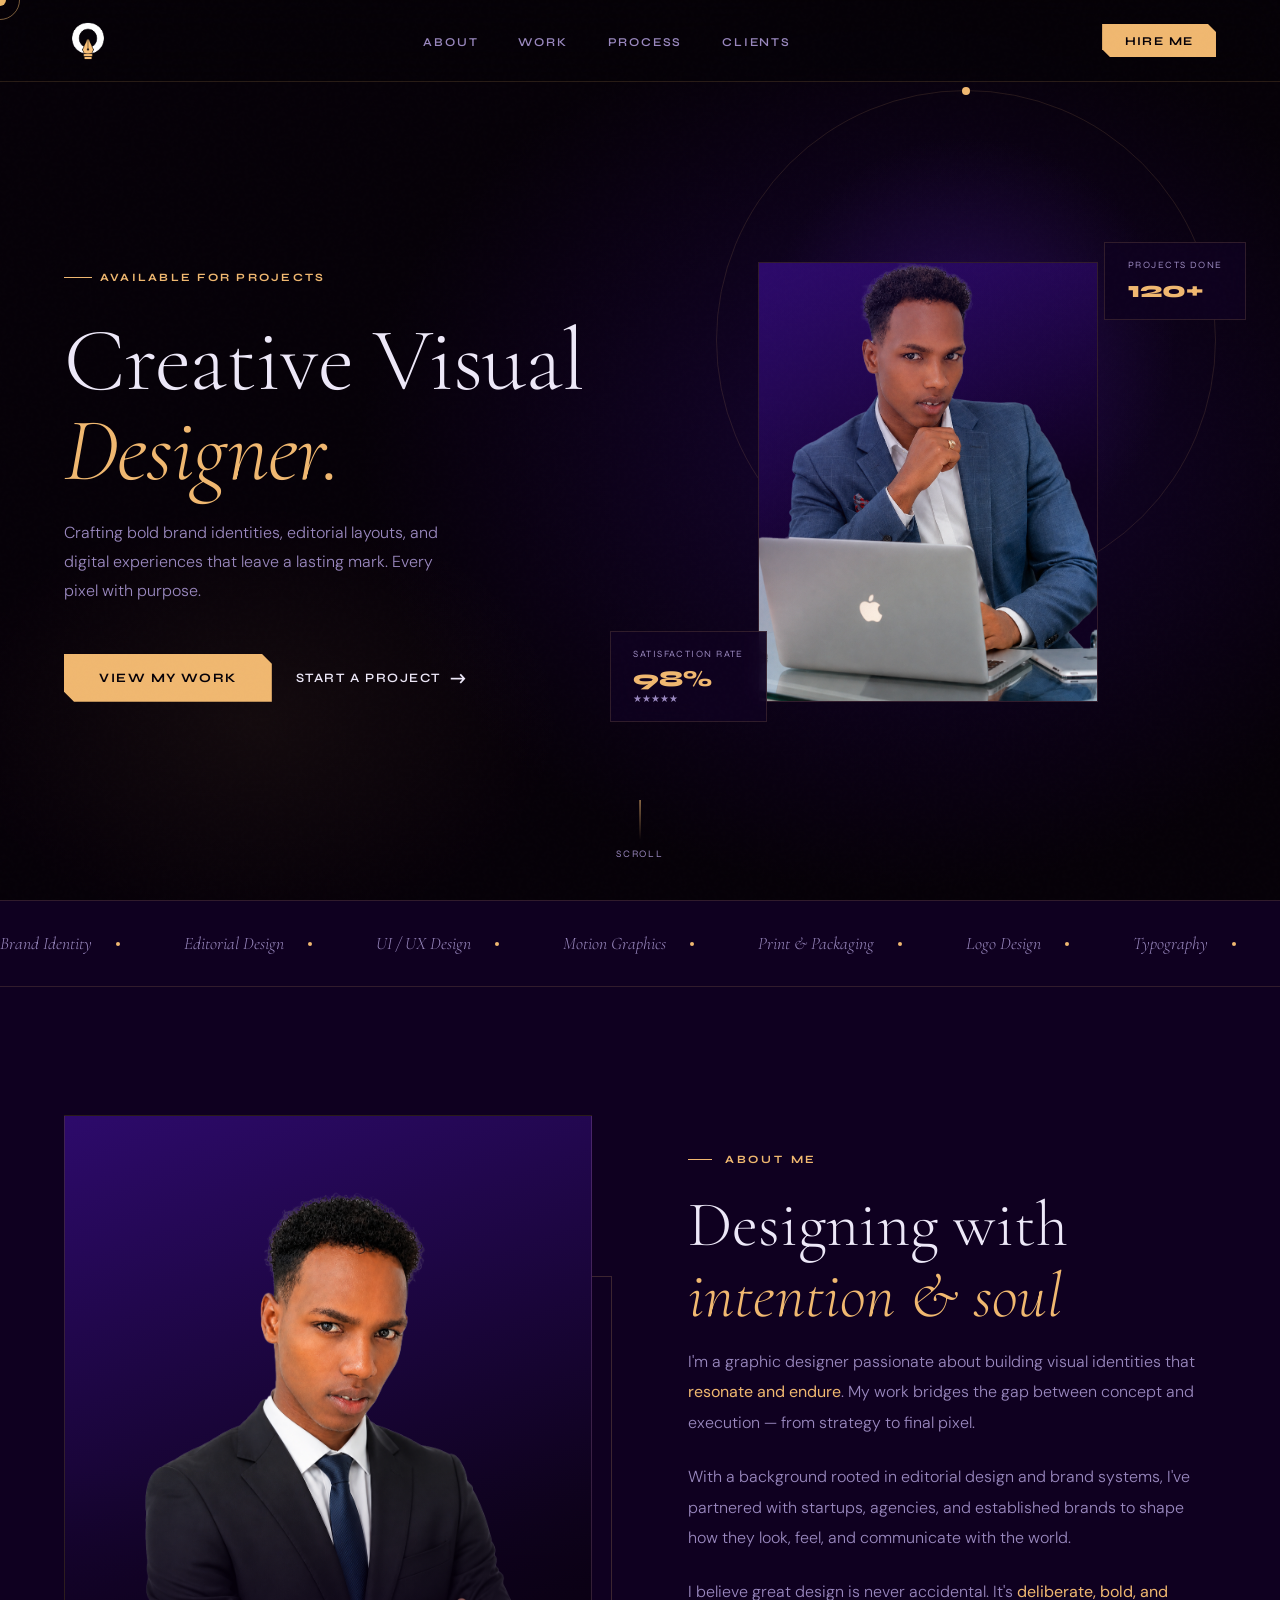
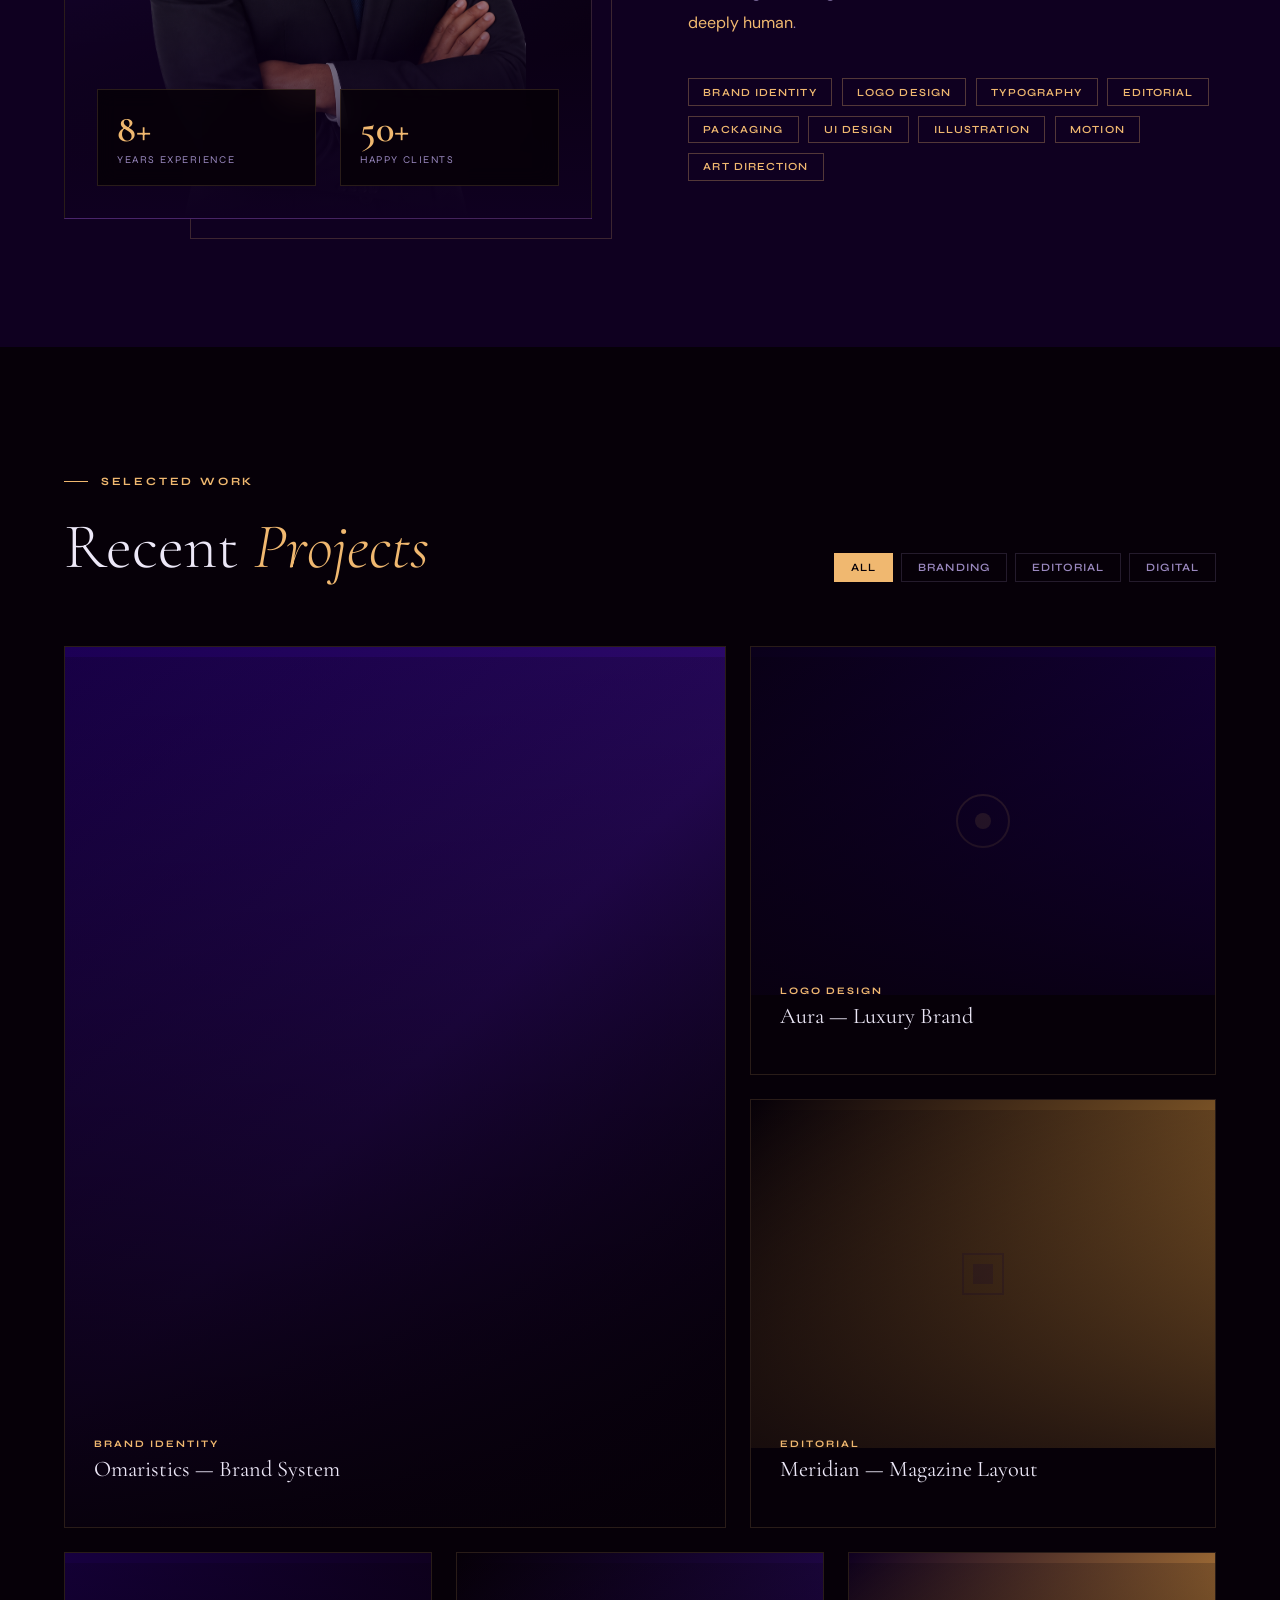
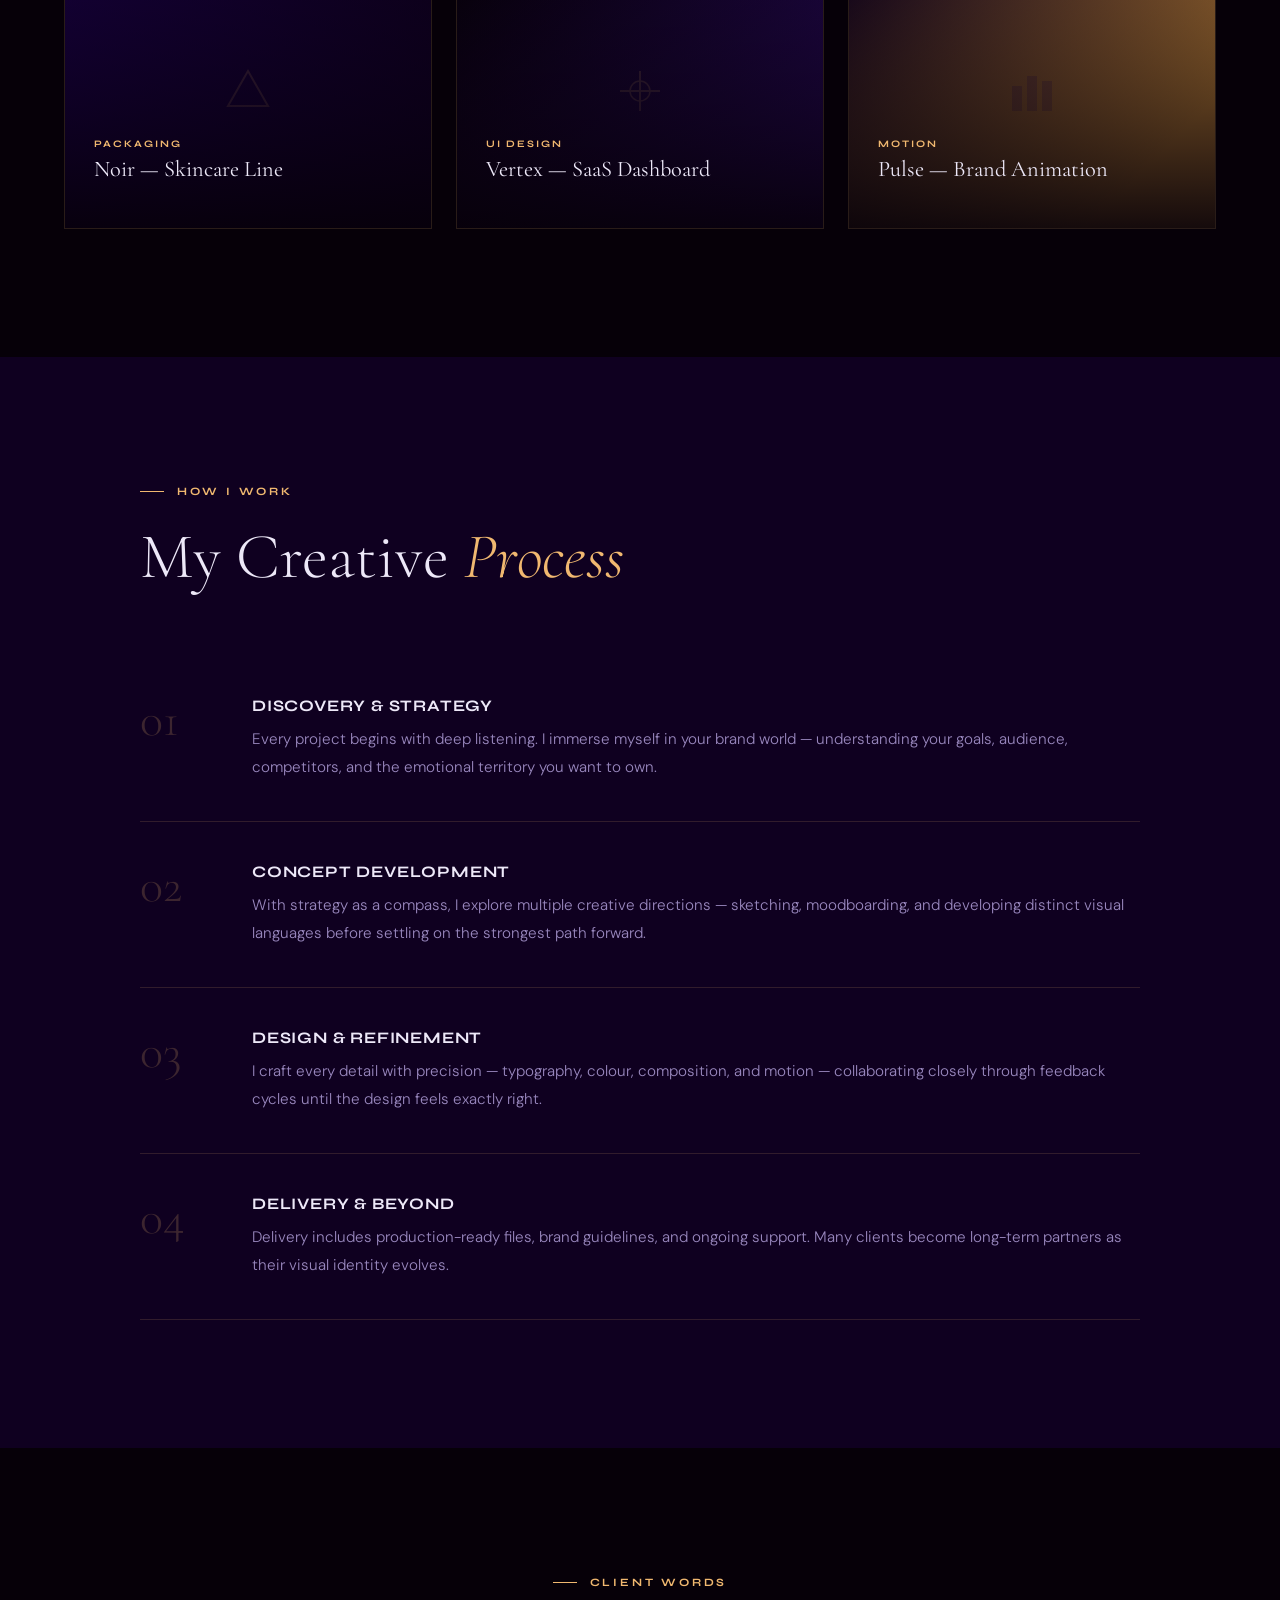
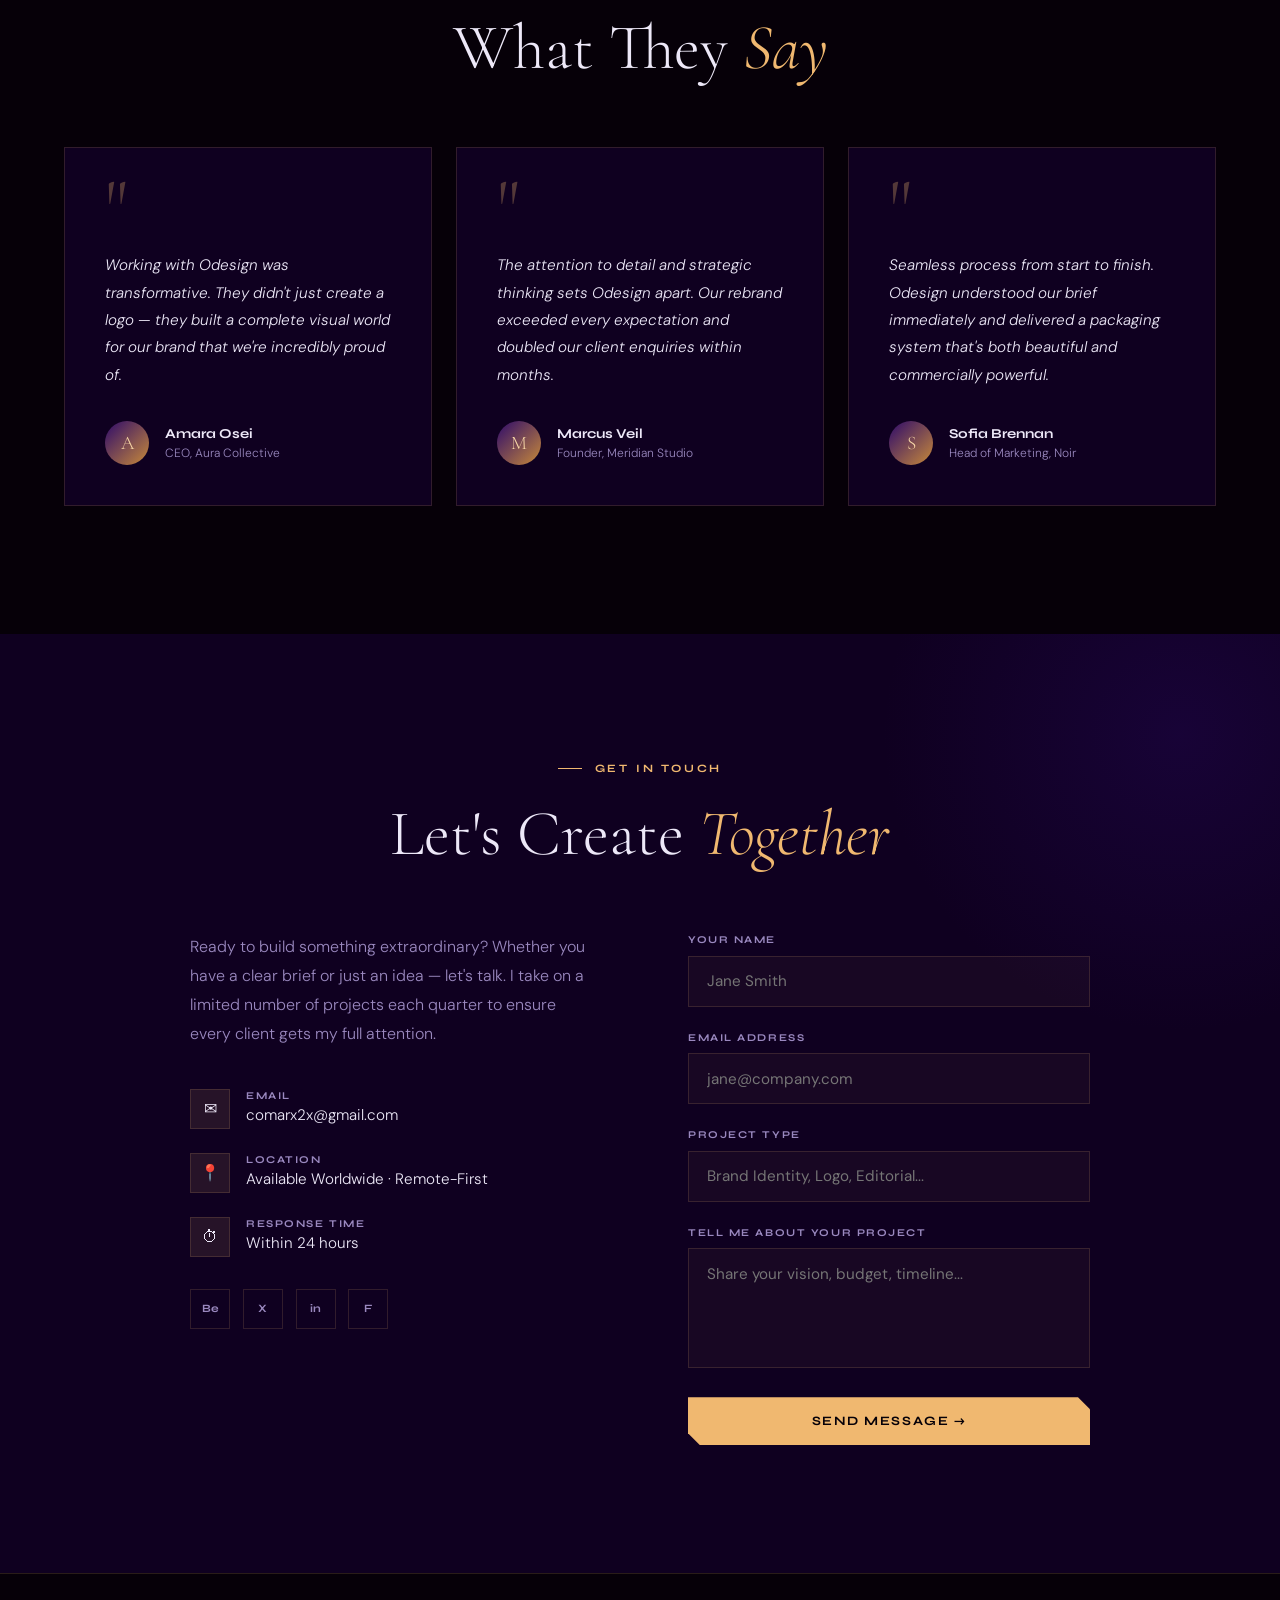
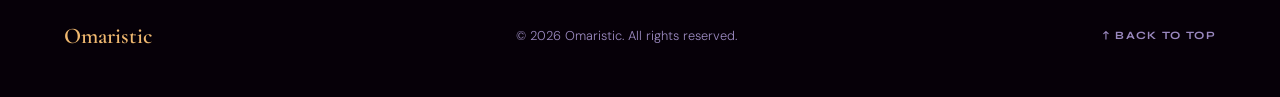
==== OmaristicWeb.html @ f133eff0 "first setup" ====
<!DOCTYPE html>
<html lang="en">
<head>
<meta charset="UTF-8" />
<meta name="viewport" content="width=device-width, initial-scale=1.0"/>
<title>Omaristic — Visual Designer</title>
<link rel="preconnect" href="https://fonts.googleapis.com"/>
<link rel="preconnect" href="https://fonts.gstatic.com" crossorigin/>
<link href="https://fonts.googleapis.com/css2?family=Cormorant+Garamond:ital,wght@0,300;0,400;0,600;1,300;1,400&family=Syne:wght@400;600;700;800&family=DM+Sans:wght@300;400;500&display=swap" rel="stylesheet"/>
<link rel="stylesheet" href="style.css"/>
</head>
<body>

<!-- Custom Cursor -->
<div class="cursor" id="cursor"></div>
<div class="cursor-ring" id="cursorRing"></div>

<!-- Mobile Menu -->
<div class="mobile-menu" id="mobileMenu">
  <button class="menu-close" id="menuClose">✕</button>
  <a href="#about" onclick="closeMenu()">About</a>
  <a href="#work" onclick="closeMenu()">Work</a>
  <a href="#process" onclick="closeMenu()">Process</a>
  <a href="#contact" onclick="closeMenu()">Contact</a>
</div>

<!-- NAV -->
<nav id="navbar">
  <a href="#" class="nav-logo"><span><img src="Assets/images/OMAR_LOGO.png" alt="Description of image"></span></a>
  <ul class="nav-links">
    <li><a href="#about">About</a></li>
    <li><a href="#work">Work</a></li>
    <li><a href="#process">Process</a></li>
    <li><a href="#testimonials">Clients</a></li>
  </ul>
  <a href="#contact" class="nav-cta">Hire Me</a>
  <div class="hamburger" id="hamburger">
    <span></span><span></span><span></span>
  </div>
</nav>

<!-- HERO -->
<section class="hero" id="home">
  <div class="hero-bg"></div>
  <div class="hero-orb"></div>
  <div class="hero-ring"></div>

  <div class="hero-content">
    <div class="hero-badge">Available for Projects</div>
    <h1 class="hero-title">
      Creative Visual<br>
      <em>Designer.</em>
    </h1>
    <p class="hero-desc">
      Crafting bold brand identities, editorial layouts, and digital experiences that leave a lasting mark. Every pixel with purpose.
    </p>
    <div class="hero-actions">
      <a href="#work" class="btn-primary">View My Work</a>
      <a href="#contact" class="btn-ghost">Start a Project <span class="arrow">→</span></a>
    </div>
  </div>

  <div class="hero-visual">
    <div class="hero-card">
      <div class="hero-img-placeholder">
        <!-- <svg class="pen-icon" viewBox="0 0 100 120" fill="none">
          <path d="M50 5 L70 35 L65 35 L65 80 L35 80 L35 35 L30 35 Z" fill="#F0B870" stroke="#000" stroke-width="2"/>
          <circle cx="50" cy="52" r="6" fill="none" stroke="#000" stroke-width="2"/>
          <line x1="50" y1="5" x2="50" y2="52" stroke="#000" stroke-width="1.5"/>
          <rect x="35" y="82" width="30" height="8" rx="1" fill="#F0B870" stroke="#000" stroke-width="2"/>
          <rect x="38" y="92" width="24" height="6" rx="1" fill="#F0B870" stroke="#000" stroke-width="2"/>
          <rect x="40" y="100" width="20" height="8" rx="1" fill="#F0B870" stroke="#000" stroke-width="2"/>
        </svg> -->
        <img src="Assets/images/heroImage.png" alt="">
      </div>
      <div class="hero-card-inner"></div>
    </div>
    <div class="floating-card top">
      <div class="fc-label">Projects Done</div>
      <div class="fc-value">120+</div>
    </div>
    <div class="floating-card bottom">
      <div class="fc-label">Satisfaction Rate</div>
      <div class="fc-value">98%</div>
      <div class="fc-sub">★★★★★</div>
    </div>
  </div>

  <div class="scroll-indicator">
    <div class="scroll-line"></div>
    Scroll
  </div>
</section>

<!-- MARQUEE -->
<div class="marquee-section">
  <div class="marquee-track" id="marqueeTrack">
    <span class="marquee-item">Brand Identity <span class="dot"></span></span>
    <span class="marquee-item">Editorial Design <span class="dot"></span></span>
    <span class="marquee-item">UI / UX Design <span class="dot"></span></span>
    <span class="marquee-item">Motion Graphics <span class="dot"></span></span>
    <span class="marquee-item">Print & Packaging <span class="dot"></span></span>
    <span class="marquee-item">Logo Design <span class="dot"></span></span>
    <span class="marquee-item">Typography <span class="dot"></span></span>
    <span class="marquee-item">Visual Strategy <span class="dot"></span></span>
    <!-- duplicated for seamless loop -->
    <span class="marquee-item">Brand Identity <span class="dot"></span></span>
    <span class="marquee-item">Editorial Design <span class="dot"></span></span>
    <span class="marquee-item">UI / UX Design <span class="dot"></span></span>
    <span class="marquee-item">Motion Graphics <span class="dot"></span></span>
    <span class="marquee-item">Print & Packaging <span class="dot"></span></span>
    <span class="marquee-item">Logo Design <span class="dot"></span></span>
    <span class="marquee-item">Typography <span class="dot"></span></span>
    <span class="marquee-item">Visual Strategy <span class="dot"></span></span>
  </div>
</div>

<!-- ABOUT -->
<section class="about" id="about">
  <div class="about-grid">
    <div class="about-visual reveal">
      <div class="about-img">
        <!-- <svg width="100" height="120" viewBox="0 0 100 120" fill="none" style="opacity:0.15">
          <path d="M50 5 L70 35 L65 35 L65 80 L35 80 L35 35 L30 35 Z" fill="#F0B870"/>
          <rect x="35" y="82" width="30" height="8" fill="#F0B870"/>
          <rect x="38" y="92" width="24" height="6" fill="#F0B870"/>
          <rect x="40" y="100" width="20" height="8" fill="#F0B870"/>
        </svg> -->
        <img src="Assets/images/Aboutimage.png" alt="">

        <div class="about-stats">
          <div class="stat-card">
            <div class="stat-num">8+</div>
            <div class="stat-label">Years Experience</div>
          </div>
          <div class="stat-card">
            <div class="stat-num">50+</div>
            <div class="stat-label">Happy Clients</div>
          </div>
        </div>
      </div>
      <div class="about-accent"></div>
    </div>

    <div class="about-text reveal" style="transition-delay: 0.2s">
      <div class="section-label">About Me</div>
      <h2 class="section-title">Designing with<br><em>intention & soul</em></h2>
      <p>I'm a graphic designer passionate about building visual identities that <strong>resonate and endure</strong>. My work bridges the gap between concept and execution — from strategy to final pixel.</p>
      <p>With a background rooted in editorial design and brand systems, I've partnered with startups, agencies, and established brands to shape how they look, feel, and communicate with the world.</p>
      <p>I believe great design is never accidental. It's <strong>deliberate, bold, and deeply human</strong>.</p>

      <div class="skills-list">
        <span class="skill-tag">Brand Identity</span>
        <span class="skill-tag">Logo Design</span>
        <span class="skill-tag">Typography</span>
        <span class="skill-tag">Editorial</span>
        <span class="skill-tag">Packaging</span>
        <span class="skill-tag">UI Design</span>
        <span class="skill-tag">Illustration</span>
        <span class="skill-tag">Motion</span>
        <span class="skill-tag">Art Direction</span>
      </div>
    </div>
  </div>
</section>

<!-- WORK -->
<section class="work" id="work">
  <div class="work-header reveal">
    <div>
      <div class="section-label">Selected Work</div>
      <h2 class="section-title">Recent <em>Projects</em></h2>
    </div>
    <div class="filter-tabs">
      <button class="filter-tab active">All</button>
      <button class="filter-tab">Branding</button>
      <button class="filter-tab">Editorial</button>
      <button class="filter-tab">Digital</button>
    </div>
  </div>

  <div class="work-grid">
    <div class="project-card reveal">
      <div class="project-thumb pc1">
        <!-- <svg width="80" height="96" viewBox="0 0 80 96" fill="none" style="opacity:0.25">
          <path d="M40 4 L56 28 L52 28 L52 64 L28 64 L28 28 L24 28 Z" fill="#F0B870"/>
          <rect x="28" y="66" width="24" height="6" fill="#F0B870"/>
          <rect x="30" y="74" width="20" height="5" fill="#F0B870"/>
          <rect x="32" y="80" width="16" height="7" fill="#F0B870"/>
        </svg> -->
        <img src="Assets/images/Maqaam_logo.png" alt="">
      </div>
      <div class="project-overlay">
        <div class="project-cat">Brand Identity</div>
        <div class="project-title">Omaristics — Brand System</div>
        <a href="#" class="project-link">View Case Study →</a>
      </div>
    </div>

    <div class="project-card reveal" style="transition-delay:0.1s">
      <div class="project-thumb pc2">
        <svg width="60" height="60" viewBox="0 0 60 60" fill="none" style="opacity:0.2">
          <circle cx="30" cy="30" r="26" stroke="#F0B870" stroke-width="2"/>
          <circle cx="30" cy="30" r="8" fill="#F0B870"/>
        </svg>
      </div>
      <div class="project-overlay">
        <div class="project-cat">Logo Design</div>
        <div class="project-title">Aura — Luxury Brand</div>
        <a href="#" class="project-link">View Case Study →</a>
      </div>
    </div>

    <div class="project-card reveal" style="transition-delay:0.15s">
      <div class="project-thumb pc3">
        <svg width="60" height="60" viewBox="0 0 60 60" fill="none" style="opacity:0.2">
          <rect x="10" y="10" width="40" height="40" stroke="#1C0055" stroke-width="2"/>
          <rect x="20" y="20" width="20" height="20" fill="#1C0055"/>
        </svg>
      </div>
      <div class="project-overlay">
        <div class="project-cat">Editorial</div>
        <div class="project-title">Meridian — Magazine Layout</div>
        <a href="#" class="project-link">View Case Study →</a>
      </div>
    </div>

    <div class="project-card reveal" style="transition-delay:0.2s">
      <div class="project-thumb pc4">
        <svg width="50" height="50" viewBox="0 0 50 50" fill="none" style="opacity:0.2">
          <polygon points="25,5 45,40 5,40" stroke="#F0B870" stroke-width="2" fill="none"/>
        </svg>
      </div>
      <div class="project-overlay">
        <div class="project-cat">Packaging</div>
        <div class="project-title">Noir — Skincare Line</div>
        <a href="#" class="project-link">View →</a>
      </div>
    </div>

    <div class="project-card reveal" style="transition-delay:0.25s">
      <div class="project-thumb pc5">
        <svg width="50" height="50" viewBox="0 0 50 50" fill="none" style="opacity:0.2">
          <line x1="5" y1="25" x2="45" y2="25" stroke="#F0B870" stroke-width="2"/>
          <line x1="25" y1="5" x2="25" y2="45" stroke="#F0B870" stroke-width="2"/>
          <circle cx="25" cy="25" r="10" stroke="#F0B870" stroke-width="1.5"/>
        </svg>
      </div>
      <div class="project-overlay">
        <div class="project-cat">UI Design</div>
        <div class="project-title">Vertex — SaaS Dashboard</div>
        <a href="#" class="project-link">View →</a>
      </div>
    </div>

    <div class="project-card reveal" style="transition-delay:0.3s">
      <div class="project-thumb pc6">
        <svg width="50" height="50" viewBox="0 0 50 50" fill="none" style="opacity:0.2">
          <rect x="5" y="20" width="10" height="25" fill="#1C0055"/>
          <rect x="20" y="10" width="10" height="35" fill="#1C0055"/>
          <rect x="35" y="15" width="10" height="30" fill="#1C0055"/>
        </svg>
      </div>
      <div class="project-overlay">
        <div class="project-cat">Motion</div>
        <div class="project-title">Pulse — Brand Animation</div>
        <a href="#" class="project-link">View →</a>
      </div>
    </div>
  </div>
</section>

<!-- PROCESS -->
<section class="process" id="process">
  <div class="process-inner">
    <div class="reveal">
      <div class="section-label">How I Work</div>
      <h2 class="section-title">My Creative <em>Process</em></h2>
    </div>

    <div class="process-steps">
      <div class="process-step reveal">
        <div class="step-num">01</div>
        <div class="step-content">
          <div class="step-title">Discovery & Strategy</div>
          <p class="step-desc">Every project begins with deep listening. I immerse myself in your brand world — understanding your goals, audience, competitors, and the emotional territory you want to own.</p>
        </div>
      </div>
      <div class="process-step reveal" style="transition-delay:0.1s">
        <div class="step-num">02</div>
        <div class="step-content">
          <div class="step-title">Concept Development</div>
          <p class="step-desc">With strategy as a compass, I explore multiple creative directions — sketching, moodboarding, and developing distinct visual languages before settling on the strongest path forward.</p>
        </div>
      </div>
      <div class="process-step reveal" style="transition-delay:0.2s">
        <div class="step-num">03</div>
        <div class="step-content">
          <div class="step-title">Design & Refinement</div>
          <p class="step-desc">I craft every detail with precision — typography, colour, composition, and motion — collaborating closely through feedback cycles until the design feels exactly right.</p>
        </div>
      </div>
      <div class="process-step reveal" style="transition-delay:0.3s">
        <div class="step-num">04</div>
        <div class="step-content">
          <div class="step-title">Delivery & Beyond</div>
          <p class="step-desc">Delivery includes production-ready files, brand guidelines, and ongoing support. Many clients become long-term partners as their visual identity evolves.</p>
        </div>
      </div>
    </div>
  </div>
</section>

<!-- TESTIMONIALS -->
<section class="testimonials" id="testimonials">
  <div class="testimonials-inner">
    <div class="reveal" style="text-align:center">
      <div class="section-label" style="justify-content:center">Client Words</div>
      <h2 class="section-title">What They <em>Say</em></h2>
    </div>

    <div class="testimonials-grid">
      <div class="testimonial-card reveal" style="transition-delay:0.1s">
        <span class="quote-mark">"</span>
        <p class="testimonial-text">Working with Odesign was transformative. They didn't just create a logo — they built a complete visual world for our brand that we're incredibly proud of.</p>
        <div class="testimonial-author">
          <div class="author-avatar">A</div>
          <div>
            <div class="author-name">Amara Osei</div>
            <div class="author-title">CEO, Aura Collective</div>
          </div>
        </div>
      </div>

      <div class="testimonial-card reveal" style="transition-delay:0.2s">
        <span class="quote-mark">"</span>
        <p class="testimonial-text">The attention to detail and strategic thinking sets Odesign apart. Our rebrand exceeded every expectation and doubled our client enquiries within months.</p>
        <div class="testimonial-author">
          <div class="author-avatar">M</div>
          <div>
            <div class="author-name">Marcus Veil</div>
            <div class="author-title">Founder, Meridian Studio</div>
          </div>
        </div>
      </div>

      <div class="testimonial-card reveal" style="transition-delay:0.3s">
        <span class="quote-mark">"</span>
        <p class="testimonial-text">Seamless process from start to finish. Odesign understood our brief immediately and delivered a packaging system that's both beautiful and commercially powerful.</p>
        <div class="testimonial-author">
          <div class="author-avatar">S</div>
          <div>
            <div class="author-name">Sofia Brennan</div>
            <div class="author-title">Head of Marketing, Noir</div>
          </div>
        </div>
      </div>
    </div>
  </div>
</section>

<!-- CONTACT -->
<section class="contact" id="contact">
  <div class="contact-inner">
    <div class="reveal" style="text-align:center">
      <div class="section-label" style="justify-content:center">Get In Touch</div>
      <h2 class="section-title">Let's Create <em>Together</em></h2>
    </div>

    <div class="contact-grid">
      <div class="contact-info reveal">
        <p>Ready to build something extraordinary? Whether you have a clear brief or just an idea — let's talk. I take on a limited number of projects each quarter to ensure every client gets my full attention.</p>

        <div class="contact-item">
          <div class="contact-icon">✉</div>
          <div>
            <div class="contact-detail-label">Email</div>
            <div class="contact-detail-value">comarx2x@gmail.com</div>
          </div>
        </div>
        <div class="contact-item">
          <div class="contact-icon">📍</div>
          <div>
            <div class="contact-detail-label">Location</div>
            <div class="contact-detail-value">Available Worldwide · Remote-First</div>
          </div>
        </div>
        <div class="contact-item">
          <div class="contact-icon">⏱</div>
          <div>
            <div class="contact-detail-label">Response Time</div>
            <div class="contact-detail-value">Within 24 hours</div>
          </div>
        </div>

        <div class="social-links">
          <a href="https://www.behance.net/sayidcosalahys" class="social-link">Be</a>
          <a href="https://x.com/omaristic1" class="social-link">X</a>
          <a href="https://www.linkedin.com/in/omaristic-graphic-designer-b19293367?utm_source=share&utm_campaign=share_via&utm_content=profile&utm_medium=ios_apps" class="social-link">in</a>
          <a href="https://www.facebook.com/share/1HingykkUJ/?mibextid=wwXIfr" class="social-link">F</a>
        </div>
      </div>

      <div class="contact-form reveal" style="transition-delay:0.2s">
        <div class="form-group">
          <label class="form-label">Your Name</label>
          <input type="text" class="form-input" placeholder="Jane Smith"/>
        </div>
        <div class="form-group">
          <label class="form-label">Email Address</label>
          <input type="email" class="form-input" placeholder="jane@company.com"/>
        </div>
        <div class="form-group">
          <label class="form-label">Project Type</label>
          <input type="text" class="form-input" placeholder="Brand Identity, Logo, Editorial..."/>
        </div>
        <div class="form-group">
          <label class="form-label">Tell Me About Your Project</label>
          <textarea class="form-input" placeholder="Share your vision, budget, timeline..."></textarea>
        </div>
        <button class="form-submit">Send Message → </button>
      </div>
    </div>
  </div>
</section>

<!-- FOOTER -->
<footer>
  <div class="footer-logo">Omaristic</div>
  <div class="footer-copy">© 2026 Omaristic. All rights reserved.</div>
  <a href="#home" class="footer-back">↑ Back to Top</a>
</footer>

<script src="index.js">
  
</script>
</body>
</html>
---- style.css ----
:root {
    --purple: #1C0055;
    --purple-mid: #2D0A6B;
    --purple-glow: #4B1A9E;
    --gold: #F0B870;
    --gold-light: #F9D9A8;
    --gold-dark: #C88A3A;
    --black: #060008;
    --surface: #0F0020;
    --surface2: #160030;
    --text: #EDE8F8;
    --muted: #9A88BF;
    --border: rgba(240,184,112,0.15);
  }

  *, *::before, *::after { margin: 0; padding: 0; box-sizing: border-box; }

  html { scroll-behavior: smooth; }

  body {
    background: var(--black);
    color: var(--text);
    font-family: 'DM Sans', sans-serif;
    font-weight: 300;
    overflow-x: hidden;
    cursor: none;
  }

  /* Custom cursor */
  .cursor {
    position: fixed;
    width: 12px; height: 12px;
    background: var(--gold);
    border-radius: 50%;
    pointer-events: none;
    z-index: 9999;
    transform: translate(-50%, -50%);
    transition: transform 0.1s ease, width 0.3s ease, height 0.3s ease, opacity 0.3s ease;
    mix-blend-mode: difference;
  }
  .cursor-ring {
    position: fixed;
    width: 40px; height: 40px;
    border: 1px solid rgba(240,184,112,0.5);
    border-radius: 50%;
    pointer-events: none;
    z-index: 9998;
    transform: translate(-50%, -50%);
    transition: all 0.18s ease;
  }
  body:hover .cursor { opacity: 1; }

  /* Grain overlay */
  body::before {
    content: '';
    position: fixed; inset: 0;
    background-image: url("data:image/svg+xml,%3Csvg viewBox='0 0 256 256' xmlns='http://www.w3.org/2000/svg'%3E%3Cfilter id='noise'%3E%3CfeTurbulence type='fractalNoise' baseFrequency='0.9' numOctaves='4' stitchTiles='stitch'/%3E%3C/filter%3E%3Crect width='100%25' height='100%25' filter='url(%23noise)' opacity='0.04'/%3E%3C/svg%3E");
    pointer-events: none;
    z-index: 9990;
    opacity: 0.35;
  }

  /* ── NAV ── */
  nav {
    position: fixed; top: 0; left: 0; right: 0;
    z-index: 1000;
    display: flex; align-items: center; justify-content: space-between;
    padding: 1.5rem 5vw;
    background: rgba(6,0,8,0.6);
    backdrop-filter: blur(20px);
    border-bottom: 1px solid var(--border);
    transition: padding 0.4s ease;
  }
  nav.scrolled { padding: 1rem 5vw; }

  .nav-logo {
    font-family: 'Cormorant Garamond', serif;
    font-size: 1.6rem;
    font-weight: 600;
    letter-spacing: 0.02em;
    color: var(--gold);
    text-decoration: none;
  }

  .nav-logo img{
    height: 3rem;        
    max-width: 7.5rem;  
    width: auto;
    margin-top: -1rem;
    margin-bottom: -1rem;
    object-fit: contain;
    display: block;

  }
    

  .nav-links {
    display: flex; gap: 2.5rem;
    list-style: none;
  }
  .nav-links a {
    font-family: 'Syne', sans-serif;
    font-size: 0.75rem;
    font-weight: 600;
    letter-spacing: 0.15em;
    text-transform: uppercase;
    color: var(--muted);
    text-decoration: none;
    transition: color 0.3s ease;
    position: relative;
  }
  .nav-links a::after {
    content: '';
    position: absolute; bottom: -4px; left: 0;
    width: 0; height: 1px;
    background: var(--gold);
    transition: width 0.35s ease;
  }
  .nav-links a:hover { color: var(--gold); }
  .nav-links a:hover::after { width: 100%; }

  .nav-cta {
    font-family: 'Syne', sans-serif;
    font-size: 0.75rem;
    font-weight: 700;
    letter-spacing: 0.12em;
    text-transform: uppercase;
    color: var(--black);
    background: var(--gold);
    padding: 0.6rem 1.4rem;
    text-decoration: none;
    clip-path: polygon(0 0, calc(100% - 8px) 0, 100% 8px, 100% 100%, 8px 100%, 0 calc(100% - 8px));
    transition: background 0.3s ease, color 0.3s ease;
  }
  .nav-cta:hover { background: var(--gold-light); }

  /* Hamburger */
  .hamburger { display: none; flex-direction: column; gap: 5px; cursor: none; }
  .hamburger span { width: 24px; height: 2px; background: var(--gold); transition: 0.3s; display: block; }

  /* ── HERO ── */
  .hero {
    min-height: 100vh;
    display: grid;
    grid-template-columns: 1fr 1fr;
    align-items: center;
    padding: 10rem 5vw 6rem;
    position: relative;
    overflow: hidden;
  }

  .hero-bg {
    position: absolute; inset: 0;
    background:
      radial-gradient(ellipse 60% 70% at 70% 50%, rgba(44,10,107,0.4) 0%, transparent 70%),
      radial-gradient(ellipse 40% 40% at 20% 80%, rgba(240,184,112,0.06) 0%, transparent 60%),
      var(--black);
  }

  .hero-orb {
    position: absolute;
    top: 15%; right: 8%;
    width: 420px; height: 420px;
    border-radius: 50%;
    background: radial-gradient(circle, rgba(75,26,158,0.35) 0%, transparent 70%);
    animation: pulse 6s ease-in-out infinite;
  }
  @keyframes pulse {
    0%, 100% { transform: scale(1); opacity: 0.6; }
    50% { transform: scale(1.08); opacity: 1; }
  }

  .hero-ring {
    position: absolute;
    top: 10%; right: 5%;
    width: 500px; height: 500px;
    border-radius: 50%;
    border: 1px solid rgba(240,184,112,0.12);
    animation: rotateRing 20s linear infinite;
  }
  .hero-ring::before {
    content: '';
    position: absolute;
    top: -4px; left: 50%;
    width: 8px; height: 8px;
    border-radius: 50%;
    background: var(--gold);
    transform: translateX(-50%);
  }
  @keyframes rotateRing { to { transform: rotate(360deg); } }

  .hero-content { position: relative; z-index: 2; }

  .hero-badge {
    display: inline-flex; align-items: center; gap: 0.5rem;
    font-family: 'Syne', sans-serif;
    font-size: 0.7rem;
    font-weight: 700;
    letter-spacing: 0.2em;
    text-transform: uppercase;
    color: var(--gold);
    margin-bottom: 2rem;
    opacity: 0;
    animation: fadeUp 0.8s 0.2s forwards;
  }
  .hero-badge::before {
    content: '';
    width: 28px; height: 1px;
    background: var(--gold);
  }

  .hero-title {
    font-family: 'Cormorant Garamond', serif;
    font-size: clamp(3.5rem, 7vw, 6.5rem);
    font-weight: 300;
    line-height: 1.0;
    letter-spacing: -0.01em;
    margin-bottom: 1.5rem;
    opacity: 0;
    animation: fadeUp 0.9s 0.4s forwards;
  }
  .hero-title em {
    font-style: italic;
    color: var(--gold);
    display: block;
  }

  .hero-desc {
    font-size: 1rem;
    font-weight: 300;
    color: var(--muted);
    line-height: 1.8;
    max-width: 400px;
    margin-bottom: 3rem;
    opacity: 0;
    animation: fadeUp 0.9s 0.6s forwards;
  }

  .hero-actions {
    display: flex; align-items: center; gap: 1.5rem;
    opacity: 0;
    animation: fadeUp 0.9s 0.8s forwards;
  }

  .btn-primary {
    font-family: 'Syne', sans-serif;
    font-size: 0.8rem;
    font-weight: 700;
    letter-spacing: 0.12em;
    text-transform: uppercase;
    color: var(--black);
    background: var(--gold);
    padding: 1rem 2.2rem;
    text-decoration: none;
    clip-path: polygon(0 0, calc(100% - 10px) 0, 100% 10px, 100% 100%, 10px 100%, 0 calc(100% - 10px));
    transition: background 0.3s ease, transform 0.2s ease;
  }
  .btn-primary:hover { background: var(--gold-light); transform: translateY(-2px); }

  .btn-ghost {
    font-family: 'Syne', sans-serif;
    font-size: 0.8rem;
    font-weight: 600;
    letter-spacing: 0.12em;
    text-transform: uppercase;
    color: var(--text);
    text-decoration: none;
    display: flex; align-items: center; gap: 0.6rem;
    transition: color 0.3s ease, gap 0.3s ease;
  }
  .btn-ghost:hover { color: var(--gold); gap: 1rem; }
  .btn-ghost .arrow { font-size: 1.2rem; }

  .hero-visual {
    position: relative; z-index: 2;
    display: flex; justify-content: center; align-items: center;
    opacity: 0;
    animation: fadeIn 1.2s 0.5s forwards;
  }

  .hero-card {
    position: relative;
    width: 340px; height: 440px;
    background: var(--surface);
    border: 1px solid var(--border);
    overflow: hidden;
  }
  .hero-card::before {
    content: '';
    position: absolute; inset: 0;
    background: linear-gradient(135deg, rgba(44,10,107,0.4) 0%, transparent 60%);
  }
  .hero-card-inner {
    position: absolute; inset: 0;
    display: flex; flex-direction: column;
    justify-content: flex-end;
    padding: 2rem;
  }
  

  .floating-card {
    position: absolute;
    background: rgba(15,0,32,0.9);
    border: 1px solid var(--border);
    backdrop-filter: blur(10px);
    padding: 1rem 1.4rem;
    font-family: 'Syne', sans-serif;
  }
  .floating-card.top {
    top: -20px; right: -30px;
    animation: float1 4s ease-in-out infinite;
  }
  .floating-card.bottom {
    bottom: -20px; left: -30px;
    animation: float2 5s ease-in-out infinite;
  }
  @keyframes float1 { 0%,100%{transform:translateY(0)} 50%{transform:translateY(-10px)} }
  @keyframes float2 { 0%,100%{transform:translateY(0)} 50%{transform:translateY(8px)} }

  .fc-label { font-size: 0.6rem; letter-spacing: 0.15em; text-transform: uppercase; color: var(--muted); margin-bottom: 0.3rem; }
  .fc-value { font-size: 1.4rem; font-weight: 800; color: var(--gold); }
  .fc-sub { font-size: 0.65rem; color: var(--muted); }

  .hero-img-placeholder {
    width: 100%; height: 100%;
    background: linear-gradient(160deg, #2D0A6B 0%, #0F0020 60%);
    display: flex; align-items: center; justify-content: center;
  }
  .hero-img-placeholder img{
    height: 40rem;
  }

  .pen-icon {
    width: 90px; height: 90px;
    opacity: 0.4;
  }

  /* Scroll indicator */
  .scroll-indicator {
    position: absolute; bottom: 2.5rem; left: 50%;
    transform: translateX(-50%);
    display: flex; flex-direction: column; align-items: center; gap: 0.5rem;
    font-family: 'Syne', sans-serif;
    font-size: 0.62rem;
    letter-spacing: 0.2em;
    text-transform: uppercase;
    color: var(--muted);
    opacity: 0;
    animation: fadeIn 1s 1.5s forwards;
  }
  .scroll-line {
    width: 1px; height: 40px;
    background: linear-gradient(to bottom, var(--gold), transparent);
    animation: scrollPulse 2s ease-in-out infinite;
  }
  @keyframes scrollPulse {
    0% { transform: scaleY(0); transform-origin: top; opacity: 0; }
    50% { transform: scaleY(1); opacity: 1; }
    100% { transform: scaleY(0); transform-origin: bottom; opacity: 0; }
  }

  /* ── MARQUEE ── */
  .marquee-section {
    padding: 2rem 0;
    border-top: 1px solid var(--border);
    border-bottom: 1px solid var(--border);
    overflow: hidden;
    background: var(--surface);
  }
  .marquee-track {
    display: flex; gap: 4rem;
    animation: marquee 18s linear infinite;
    width: max-content;
  }
  .marquee-item {
    font-family: 'Cormorant Garamond', serif;
    font-size: 1.1rem;
    font-style: italic;
    color: var(--muted);
    white-space: nowrap;
    display: flex; align-items: center; gap: 1.5rem;
  }
  .marquee-item .dot {
    width: 4px; height: 4px; border-radius: 50%;
    background: var(--gold); display: inline-block;
  }
  @keyframes marquee {
    from { transform: translateX(0); }
    to { transform: translateX(-50%); }
  }

  /* ── SECTIONS ── */
  section { padding: 8rem 5vw; }

  .section-label {
    font-family: 'Syne', sans-serif;
    font-size: 0.7rem;
    font-weight: 700;
    letter-spacing: 0.25em;
    text-transform: uppercase;
    color: var(--gold);
    display: flex; align-items: center; gap: 0.8rem;
    margin-bottom: 1.5rem;
  }
  .section-label::before {
    content: '';
    width: 24px; height: 1px;
    background: var(--gold);
  }

  .section-title {
    font-family: 'Cormorant Garamond', serif;
    font-size: clamp(2.5rem, 5vw, 4rem);
    font-weight: 300;
    line-height: 1.1;
    margin-bottom: 1rem;
  }
  .section-title em { font-style: italic; color: var(--gold); }

  /* ── ABOUT ── */
  .about { background: var(--surface); }

  .about-grid {
    display: grid;
    grid-template-columns: 1fr 1fr;
    gap: 6rem;
    align-items: center;
    max-width: 1200px;
    margin: 0 auto;
  }

  .about-visual {
    position: relative;
  }

  .about-img {
    width: 100%; aspect-ratio: 3/4;
    background: linear-gradient(160deg, #2D0A6B 0%, #060008 80%);
    border: 1px solid var(--border);
    position: relative;
    overflow: hidden;
    display: flex; align-items: center; justify-content: center;
  }
  .about-img img{
    height: 44rem;
  }
  .about-img::after {
    content: '';
    position: absolute; inset: 0;
    background: linear-gradient(to top, var(--surface) 0%, transparent 50%);
  }

  .about-accent {
    position: absolute;
    bottom: -20px; right: -20px;
    width: 80%; height: 80%;
    border: 1px solid rgba(240,184,112,0.2);
    z-index: -1;
  }

  .about-stats {
    display: grid; grid-template-columns: 1fr 1fr;
    gap: 1.5rem;
    margin-top: 2rem;
    position: absolute;
    bottom: 2rem; left: 2rem; right: 2rem;
    z-index: 2;
  }

  .stat-card {
    background: rgba(6,0,8,0.85);
    border: 1px solid var(--border);
    backdrop-filter: blur(10px);
    padding: 1.2rem;
  }
  .stat-num {
    font-family: 'Cormorant Garamond', serif;
    font-size: 2.4rem;
    font-weight: 600;
    color: var(--gold);
    line-height: 1;
  }
  .stat-label {
    font-family: 'Syne', sans-serif;
    font-size: 0.65rem;
    letter-spacing: 0.15em;
    text-transform: uppercase;
    color: var(--muted);
    margin-top: 0.3rem;
  }

  .about-text p {
    color: var(--muted);
    line-height: 1.9;
    margin-bottom: 1.5rem;
    font-size: 1rem;
  }
  .about-text p strong { color: var(--gold); font-weight: 400; }

  .skills-list {
    display: flex; flex-wrap: wrap; gap: 0.6rem;
    margin-top: 2.5rem;
  }
  .skill-tag {
    font-family: 'Syne', sans-serif;
    font-size: 0.68rem;
    font-weight: 600;
    letter-spacing: 0.1em;
    text-transform: uppercase;
    color: var(--gold);
    border: 1px solid rgba(240,184,112,0.3);
    padding: 0.4rem 0.9rem;
    transition: background 0.3s, color 0.3s;
  }
  .skill-tag:hover {
    background: var(--gold);
    color: var(--black);
  }

  /* ── WORK ── */
  .work { background: var(--black); }

  .work-header {
    display: flex; justify-content: space-between; align-items: flex-end;
    max-width: 1200px; margin: 0 auto 4rem;
  }
  .work-header .section-title { margin-bottom: 0; }

  .filter-tabs {
    display: flex; gap: 0.5rem;
  }
  .filter-tab {
    font-family: 'Syne', sans-serif;
    font-size: 0.7rem;
    font-weight: 600;
    letter-spacing: 0.1em;
    text-transform: uppercase;
    color: var(--muted);
    background: none;
    border: 1px solid rgba(154,136,191,0.2);
    padding: 0.45rem 1rem;
    cursor: none;
    transition: all 0.3s ease;
  }
  .filter-tab.active, .filter-tab:hover {
    color: var(--black);
    background: var(--gold);
    border-color: var(--gold);
  }

  .work-grid {
    display: grid;
    grid-template-columns: repeat(12, 1fr);
    gap: 1.5rem;
    max-width: 1200px;
    margin: 0 auto;
  }

  .project-card {
    position: relative;
    overflow: hidden;
    border: 1px solid var(--border);
    group: true;
  }
  .project-card:nth-child(1) { grid-column: span 7; grid-row: span 2; }
  .project-card:nth-child(2) { grid-column: span 5; }
  .project-card:nth-child(3) { grid-column: span 5; }
  .project-card:nth-child(4) { grid-column: span 4; }
  .project-card:nth-child(5) { grid-column: span 4; }
  .project-card:nth-child(6) { grid-column: span 4; }

  .project-thumb {
    width: 100%;
    aspect-ratio: 4/3;
    display: flex; align-items: center; justify-content: center;
    transition: transform 0.6s ease;
    position: relative;
    overflow: hidden;
  }
  .project-thumb img{
   height: auto;        /* 32px → 2rem */
  max-width: 78.5rem;  
  width: auto;
  object-fit: contain;
  display: block;
  background-color: transparent;
  }

  .project-card:nth-child(1) .project-thumb { aspect-ratio: 3/4; }

  .project-card:hover .project-thumb { transform: scale(1.04); }

  .project-overlay {
    position: absolute; inset: 0;
    background: linear-gradient(to top, rgba(6,0,8,0.95) 0%, rgba(6,0,8,0.2) 100%);
    display: flex; flex-direction: column; justify-content: flex-end;
    padding: 1.8rem;
    transform: translateY(10px);
    transition: transform 0.4s ease;
  }
  .project-card:hover .project-overlay { transform: translateY(0); }

  .project-cat {
    font-family: 'Syne', sans-serif;
    font-size: 0.62rem;
    font-weight: 700;
    letter-spacing: 0.2em;
    text-transform: uppercase;
    color: var(--gold);
    margin-bottom: 0.4rem;
  }
  .project-title {
    font-family: 'Cormorant Garamond', serif;
    font-size: 1.4rem;
    font-weight: 400;
    line-height: 1.2;
    margin-bottom: 0.8rem;
  }
  .project-link {
    font-family: 'Syne', sans-serif;
    font-size: 0.68rem;
    font-weight: 600;
    letter-spacing: 0.12em;
    text-transform: uppercase;
    color: var(--gold);
    text-decoration: none;
    display: flex; align-items: center; gap: 0.5rem;
    opacity: 0;
    transform: translateY(8px);
    transition: opacity 0.3s ease 0.1s, transform 0.3s ease 0.1s;
  }
  .project-card:hover .project-link { opacity: 1; transform: translateY(0); }

  /* Project colors */
  .pc1 { background: linear-gradient(135deg, #1C0055 0%, #2D0A6B 50%, #060008 100%); }
  .pc2 { background: linear-gradient(135deg, #0A001A 0%, #1C0055 100%); }
  .pc3 { background: linear-gradient(135deg, #060008 0%, #C88A3A 100%); }
  .pc4 { background: linear-gradient(45deg, #1C0055 0%, #0F0020 100%); }
  .pc5 { background: linear-gradient(135deg, #060008 0%, #2D0A6B 100%); }
  .pc6 { background: linear-gradient(135deg, #0F0020 0%, #C88A3A 80%); }

  /* Project decorative elements */
  .project-deco {
    width: 60%; max-width: 120px;
    opacity: 0.3;
  }

  /* ── PROCESS ── */
  .process { background: var(--surface); }

  .process-inner {
    max-width: 1000px; margin: 0 auto;
  }

  .process-steps {
    margin-top: 4rem;
    display: flex; flex-direction: column;
    gap: 0;
  }

  .process-step {
    display: grid;
    grid-template-columns: 80px 1fr;
    gap: 2rem;
    padding: 2.5rem 0;
    border-bottom: 1px solid var(--border);
    position: relative;
    transition: padding-left 0.3s ease;
  }
  .process-step:hover { padding-left: 1rem; }

  .step-num {
    font-family: 'Cormorant Garamond', serif;
    font-size: 3rem;
    font-weight: 300;
    color: rgba(240,184,112,0.2);
    line-height: 1;
    transition: color 0.3s ease;
  }
  .process-step:hover .step-num { color: var(--gold); }

  .step-title {
    font-family: 'Syne', sans-serif;
    font-size: 1rem;
    font-weight: 700;
    letter-spacing: 0.05em;
    text-transform: uppercase;
    margin-bottom: 0.7rem;
    color: var(--text);
  }
  .step-desc {
    color: var(--muted);
    line-height: 1.8;
    font-size: 0.95rem;
  }

  /* ── TESTIMONIALS ── */
  .testimonials { background: var(--black); }

  .testimonials-inner {
    max-width: 1200px; margin: 0 auto;
  }

  .testimonials-grid {
    display: grid;
    grid-template-columns: repeat(3, 1fr);
    gap: 1.5rem;
    margin-top: 4rem;
  }

  .testimonial-card {
    background: var(--surface);
    border: 1px solid var(--border);
    padding: 2.5rem;
    position: relative;
    transition: transform 0.3s ease, border-color 0.3s ease;
  }
  .testimonial-card:hover {
    transform: translateY(-4px);
    border-color: rgba(240,184,112,0.3);
  }

  .quote-mark {
    font-family: 'Cormorant Garamond', serif;
    font-size: 5rem;
    color: var(--gold);
    opacity: 0.3;
    line-height: 0.5;
    margin-bottom: 1.5rem;
    display: block;
  }

  .testimonial-text {
    color: var(--text);
    line-height: 1.8;
    font-size: 0.95rem;
    margin-bottom: 2rem;
    font-style: italic;
  }

  .testimonial-author {
    display: flex; align-items: center; gap: 1rem;
  }
  .author-avatar {
    width: 44px; height: 44px;
    border-radius: 50%;
    background: linear-gradient(135deg, var(--purple-mid), var(--gold-dark));
    display: flex; align-items: center; justify-content: center;
    font-family: 'Cormorant Garamond', serif;
    font-size: 1.2rem;
    color: var(--gold-light);
  }
  .author-name {
    font-family: 'Syne', sans-serif;
    font-size: 0.85rem;
    font-weight: 700;
    color: var(--text);
  }
  .author-title {
    font-size: 0.75rem;
    color: var(--muted);
    margin-top: 0.15rem;
  }

  /* ── CONTACT ── */
  .contact {
    background: var(--surface);
    position: relative;
    overflow: hidden;
  }

  .contact::before {
    content: '';
    position: absolute;
    top: -200px; right: -200px;
    width: 600px; height: 600px;
    border-radius: 50%;
    background: radial-gradient(circle, rgba(44,10,107,0.3) 0%, transparent 70%);
    pointer-events: none;
  }

  .contact-inner {
    max-width: 900px;
    margin: 0 auto;
    position: relative;
  }

  .contact-grid {
    display: grid;
    grid-template-columns: 1fr 1fr;
    gap: 6rem;
    margin-top: 4rem;
  }


  .contact-info p {
    color: var(--muted);
    line-height: 1.8;
    margin-bottom: 2.5rem;
  }

  .contact-item {
    display: flex; align-items: flex-start; gap: 1rem;
    margin-bottom: 1.5rem;
  }
  .contact-icon {
    width: 40px; height: 40px;
    background: rgba(240,184,112,0.1);
    border: 1px solid var(--border);
    display: flex; align-items: center; justify-content: center;
    font-size: 1rem;
    flex-shrink: 0;
  }
  .contact-detail-label {
    font-family: 'Syne', sans-serif;
    font-size: 0.65rem;
    font-weight: 700;
    letter-spacing: 0.15em;
    text-transform: uppercase;
    color: var(--muted);
    margin-bottom: 0.2rem;
  }
  .contact-detail-value {
    font-size: 0.95rem;
    color: var(--text);
  }

  .social-links {
    display: flex; gap: 0.8rem;
    margin-top: 2rem;
  }
  .social-link {
    width: 40px; height: 40px;
    border: 1px solid var(--border);
    display: flex; align-items: center; justify-content: center;
    color: var(--muted);
    text-decoration: none;
    font-size: 0.85rem;
    transition: all 0.3s ease;
    font-family: 'Syne', sans-serif;
    font-weight: 700;
    font-size: 0.7rem;
  }
  .social-link:hover {
    background: var(--gold);
    border-color: var(--gold);
    color: var(--black);
  }

  /* Form */
  .form-group {
    margin-bottom: 1.5rem;
    position: relative;
  }
  .form-label {
    font-family: 'Syne', sans-serif;
    font-size: 0.65rem;
    font-weight: 700;
    letter-spacing: 0.15em;
    text-transform: uppercase;
    color: var(--muted);
    display: block;
    margin-bottom: 0.6rem;
  }
  .form-input {
    width: 100%;
    background: rgba(240,184,112,0.04);
    border: 1px solid rgba(240,184,112,0.15);
    color: var(--text);
    font-family: 'DM Sans', sans-serif;
    font-size: 0.95rem;
    padding: 0.9rem 1.1rem;
    outline: none;
    transition: border-color 0.3s ease, background 0.3s ease;
  }
  .form-input:focus {
    border-color: rgba(240,184,112,0.4);
    background: rgba(240,184,112,0.07);
  }
  textarea.form-input { resize: none; height: 120px; }

  .form-submit {
    font-family: 'Syne', sans-serif;
    font-size: 0.8rem;
    font-weight: 700;
    letter-spacing: 0.12em;
    text-transform: uppercase;
    color: var(--black);
    background: var(--gold);
    border: none;
    padding: 1rem 2.5rem;
    cursor: none;
    width: 100%;
    clip-path: polygon(0 0, calc(100% - 12px) 0, 100% 12px, 100% 100%, 12px 100%, 0 calc(100% - 12px));
    transition: background 0.3s ease, transform 0.2s ease;
  }
  .form-submit:hover { background: var(--gold-light); transform: translateY(-2px); }

  /* ── FOOTER ── */
  footer {
    background: var(--black);
    border-top: 1px solid var(--border);
    padding: 3rem 5vw;
    display: flex; justify-content: space-between; align-items: center;
  }
  .footer-logo {
    font-family: 'Cormorant Garamond', serif;
    font-size: 1.4rem;
    font-weight: 600;
    color: var(--gold);
  }
  .footer-copy {
    font-size: 0.8rem;
    color: var(--muted);
  }
  .footer-back {
    font-family: 'Syne', sans-serif;
    font-size: 0.7rem;
    font-weight: 700;
    letter-spacing: 0.12em;
    text-transform: uppercase;
    color: var(--muted);
    text-decoration: none;
    transition: color 0.3s ease;
  }
  .footer-back:hover { color: var(--gold); }

  /* ── ANIMATIONS ── */
  @keyframes fadeUp {
    from { opacity: 0; transform: translateY(30px); }
    to { opacity: 1; transform: translateY(0); }
  }
  @keyframes fadeIn {
    from { opacity: 0; }
    to { opacity: 1; }
  }

  .reveal {
    opacity: 0;
    transform: translateY(40px);
    transition: opacity 0.8s ease, transform 0.8s ease;
  }
  .reveal.visible {
    opacity: 1;
    transform: translateY(0);
  }

  /* ── RESPONSIVE ── */
  @media (max-width: 1024px) {
    .hero { grid-template-columns: 1fr; padding: 8rem 5vw 4rem; }
    .hero-visual { display: none; }
    .about-grid { grid-template-columns: 1fr; gap: 3rem; }
    .about-visual { max-width: 400px; }
    .testimonials-grid { grid-template-columns: 1fr 1fr; }
    .contact-grid { grid-template-columns: 1fr; gap: 3rem; }
    .project-card:nth-child(1) { grid-column: span 12; grid-row: span 1; }
    .project-card:nth-child(n+2) { grid-column: span 6; }
  }

  @media (max-width: 768px) {
    .nav-links, .nav-cta { display: none; }
    .hamburger { display: flex; }
    .work-header { flex-direction: column; align-items: flex-start; gap: 1.5rem; }
    .filter-tabs { flex-wrap: wrap; }
    .testimonials-grid { grid-template-columns: 1fr; }
    .project-card:nth-child(n) { grid-column: span 12; }
    footer { flex-direction: column; gap: 1rem; text-align: center; }
    .hero-actions { flex-direction: column; align-items: flex-start; }
  }

  /* Mobile nav menu */
  .mobile-menu {
    position: fixed; inset: 0;
    background: rgba(6,0,8,0.98);
    z-index: 999;
    display: flex; flex-direction: column; align-items: center; justify-content: center;
    gap: 2.5rem;
    transform: translateX(100%);
    transition: transform 0.4s ease;
  }
  .mobile-menu.open { transform: translateX(0); }
  .mobile-menu a {
    font-family: 'Cormorant Garamond', serif;
    font-size: 2.5rem;
    font-weight: 300;
    color: var(--text);
    text-decoration: none;
    transition: color 0.3s ease;
  }
  .mobile-menu a:hover { color: var(--gold); }
  .menu-close {
    position: absolute; top: 1.5rem; right: 5vw;
    font-size: 1.5rem;
    color: var(--gold);
    background: none; border: none; cursor: none;
  }
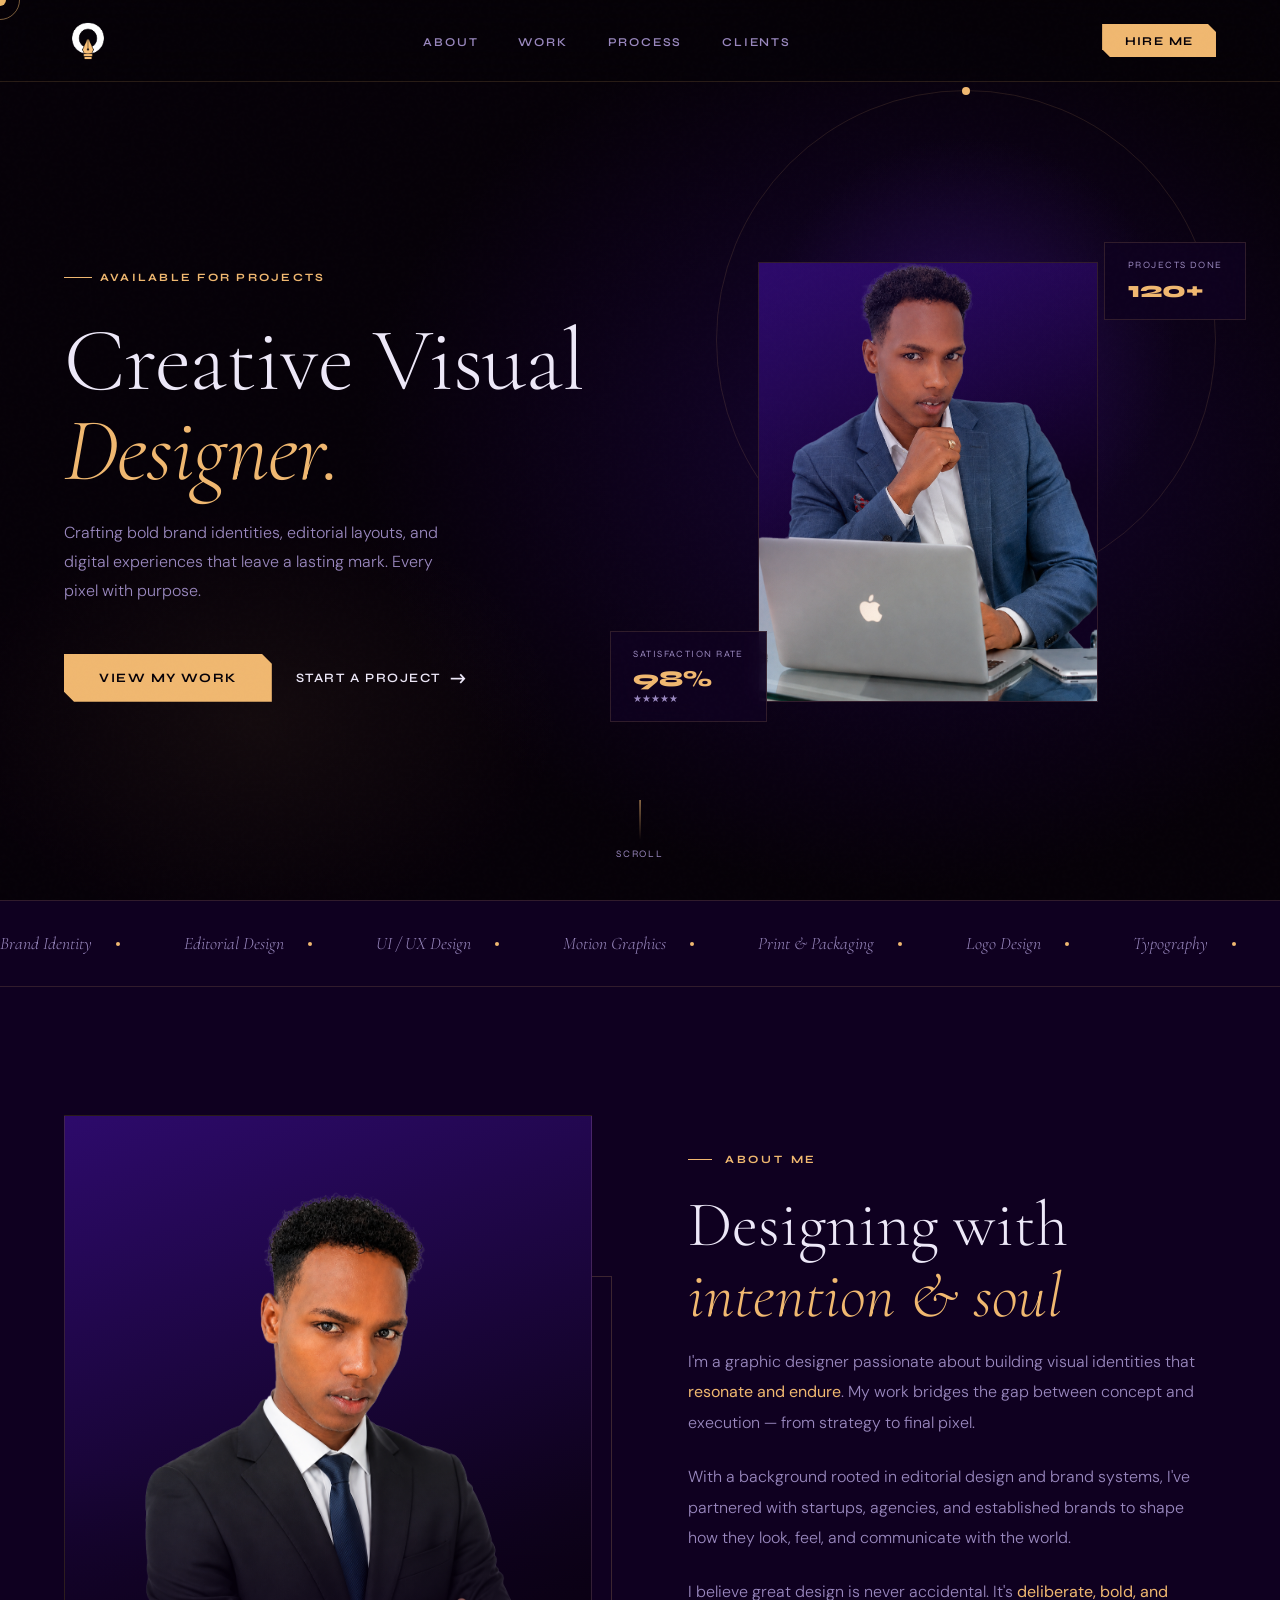
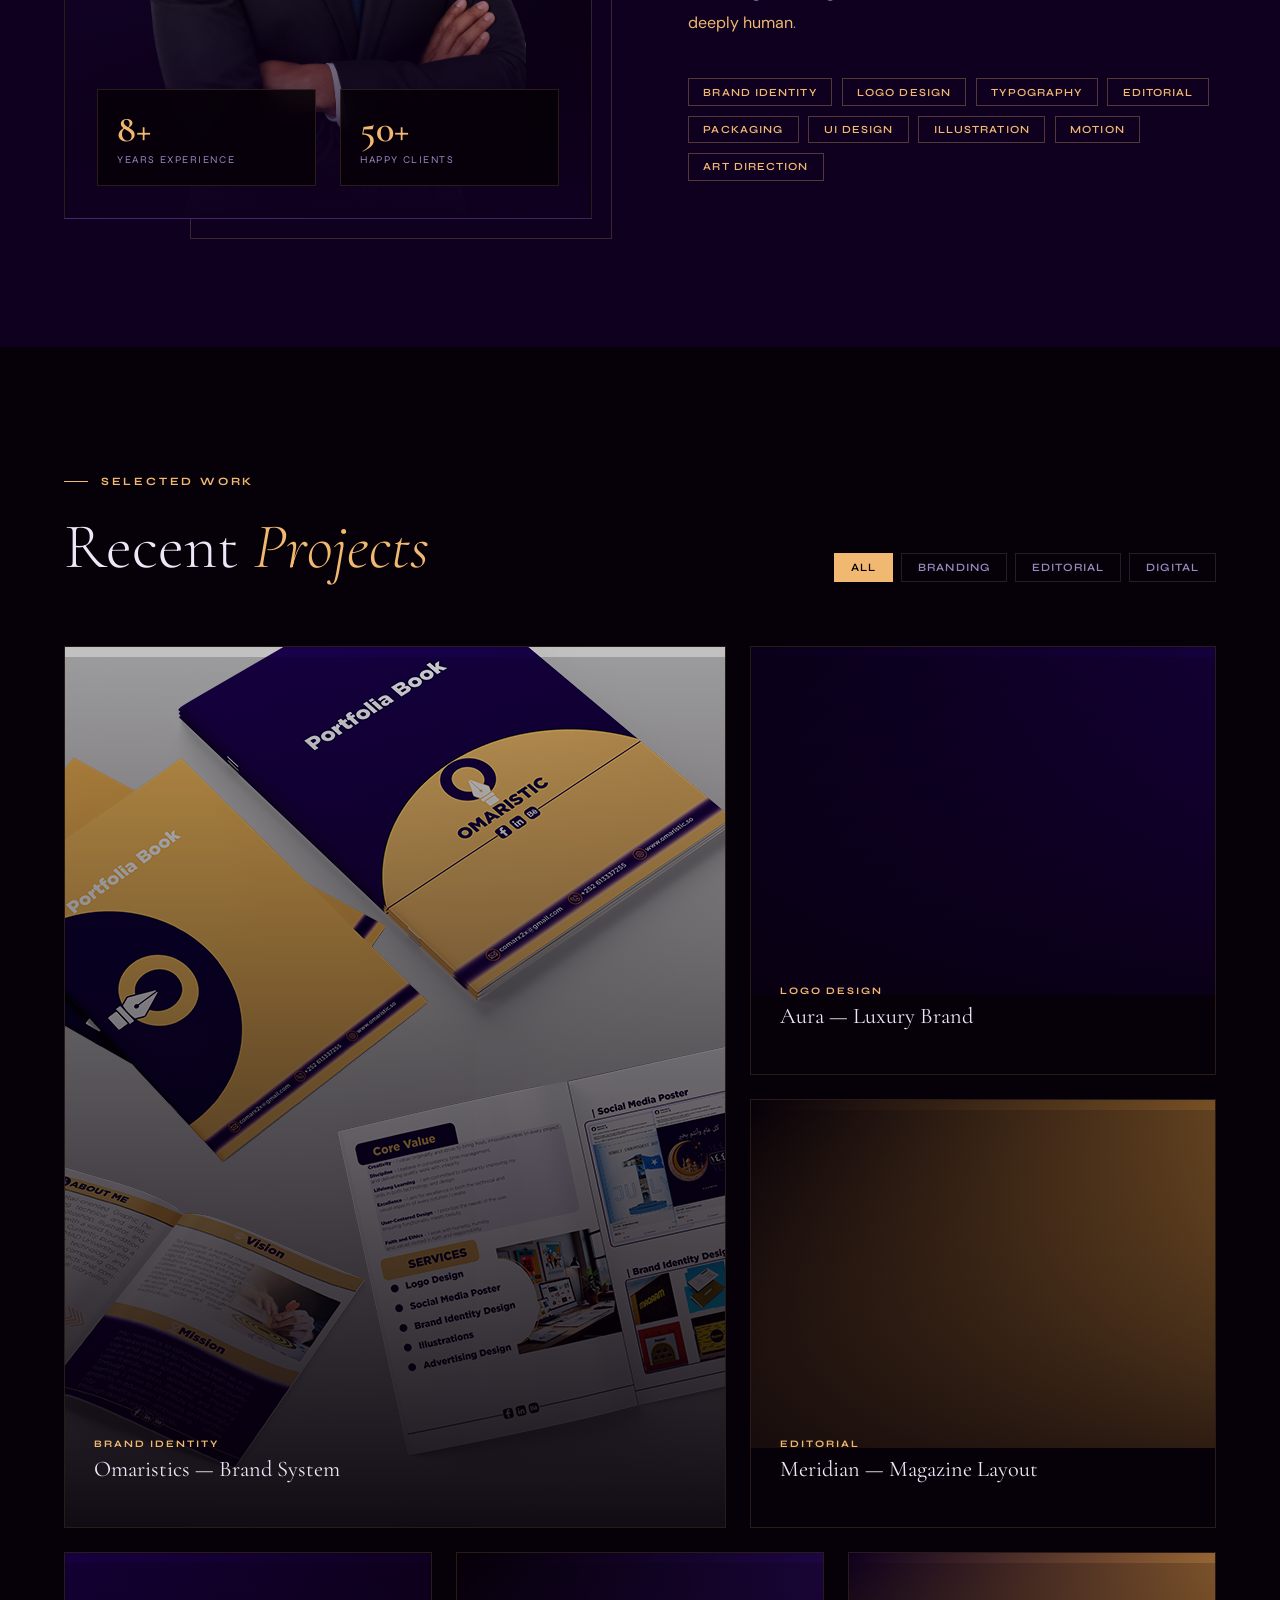
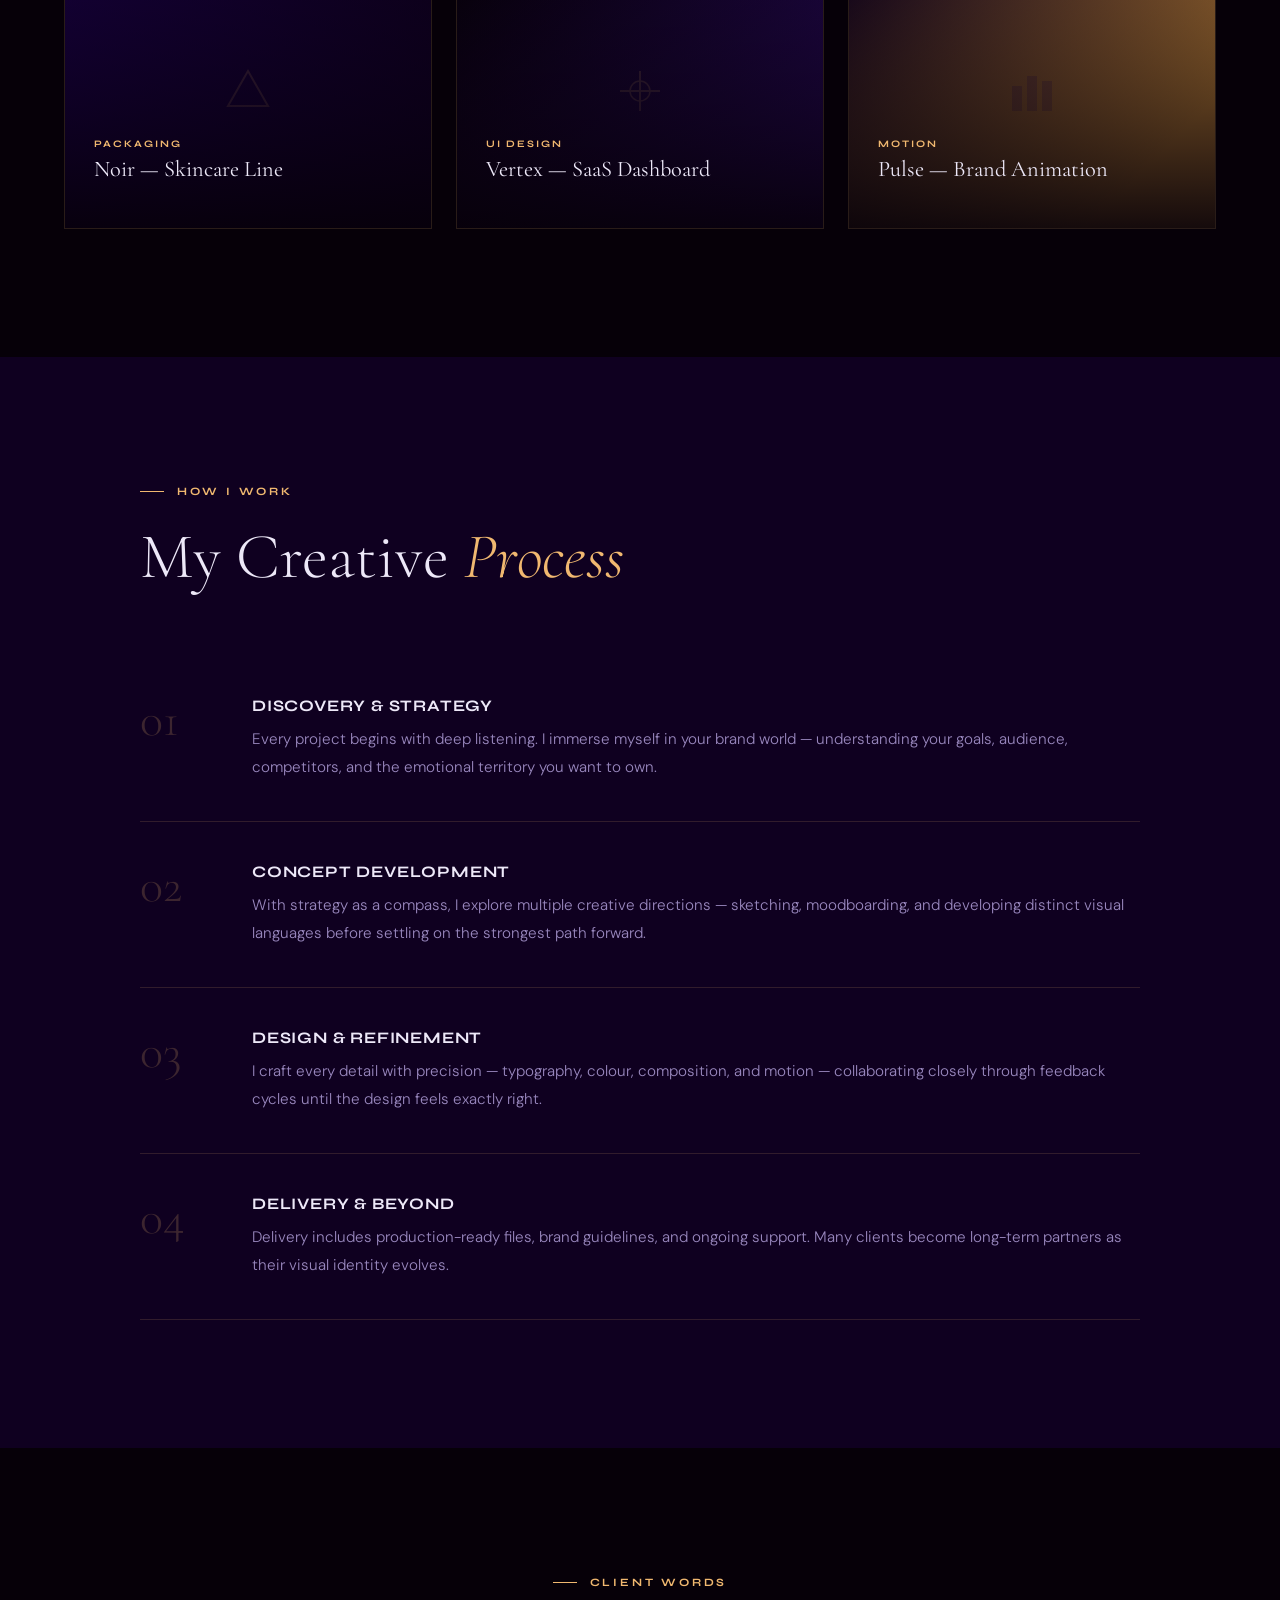
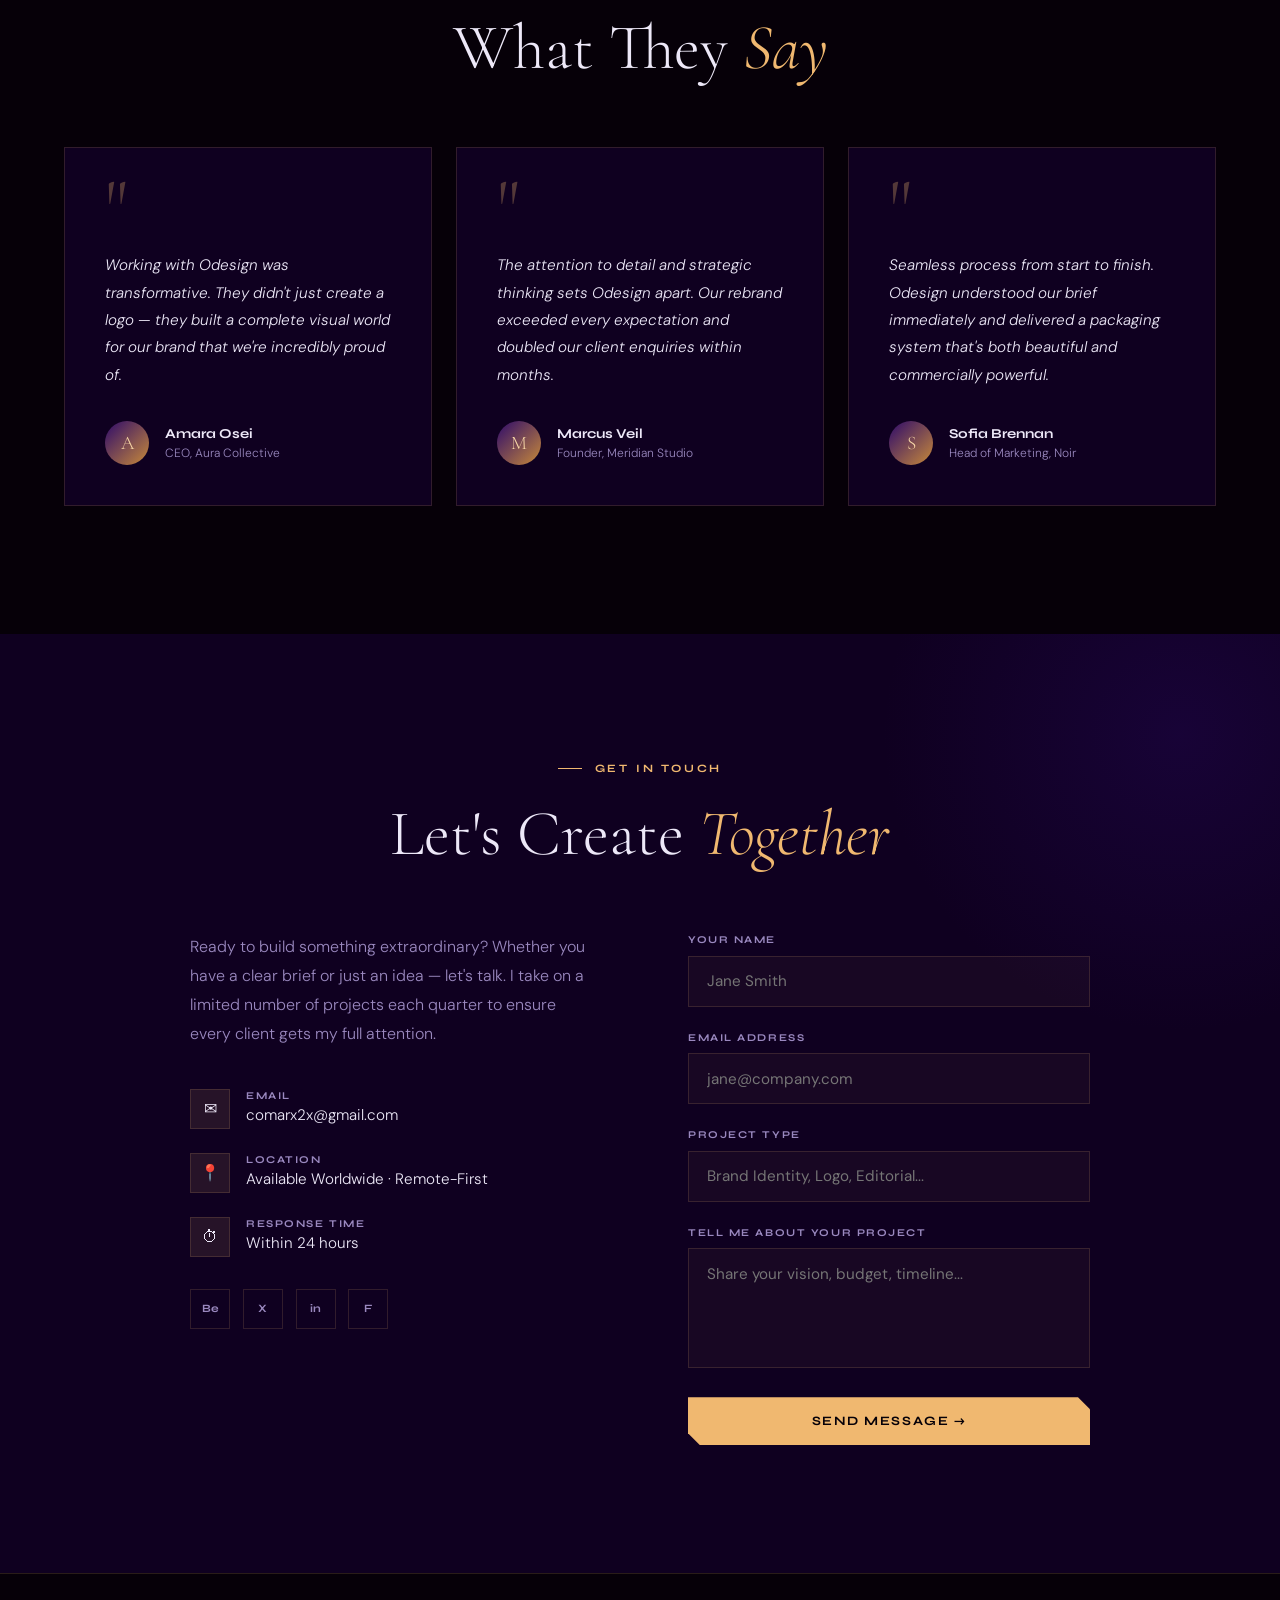
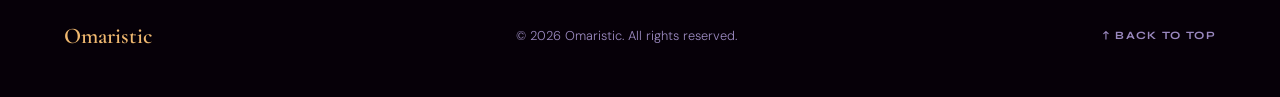
==== commit 4fb54379: "first edited" ====
--- a/OmaristicWeb.html
+++ b/OmaristicWeb.html
@@ -188,7 +188,8 @@
           <rect x="30" y="74" width="20" height="5" fill="#F0B870"/>
           <rect x="32" y="80" width="16" height="7" fill="#F0B870"/>
         </svg> -->
-        <img src="Assets/images/Maqaam_logo.png" alt="">
+        <img src="Assets/images/portfolia book.png" alt="">
+    
       </div>
       <div class="project-overlay">
         <div class="project-cat">Brand Identity</div>
@@ -199,10 +200,12 @@
 
     <div class="project-card reveal" style="transition-delay:0.1s">
       <div class="project-thumb pc2">
-        <svg width="60" height="60" viewBox="0 0 60 60" fill="none" style="opacity:0.2">
+        <!-- <svg width="60" height="60" viewBox="0 0 60 60" fill="none" style="opacity:0.2">
           <circle cx="30" cy="30" r="26" stroke="#F0B870" stroke-width="2"/>
           <circle cx="30" cy="30" r="8" fill="#F0B870"/>
-        </svg>
+        </svg> -->
+            <img src="Assets/images/Maqaam_logo.png" alt="">
+      
       </div>
       <div class="project-overlay">
         <div class="project-cat">Logo Design</div>
@@ -213,10 +216,11 @@
 
     <div class="project-card reveal" style="transition-delay:0.15s">
       <div class="project-thumb pc3">
-        <svg width="60" height="60" viewBox="0 0 60 60" fill="none" style="opacity:0.2">
+          <img src="Assets/images/journay.png" alt="">
+        <!-- <svg width="60" height="60" viewBox="0 0 60 60" fill="none" style="opacity:0.2">
           <rect x="10" y="10" width="40" height="40" stroke="#1C0055" stroke-width="2"/>
           <rect x="20" y="20" width="20" height="20" fill="#1C0055"/>
-        </svg>
+        </svg> -->
       </div>
       <div class="project-overlay">
         <div class="project-cat">Editorial</div>
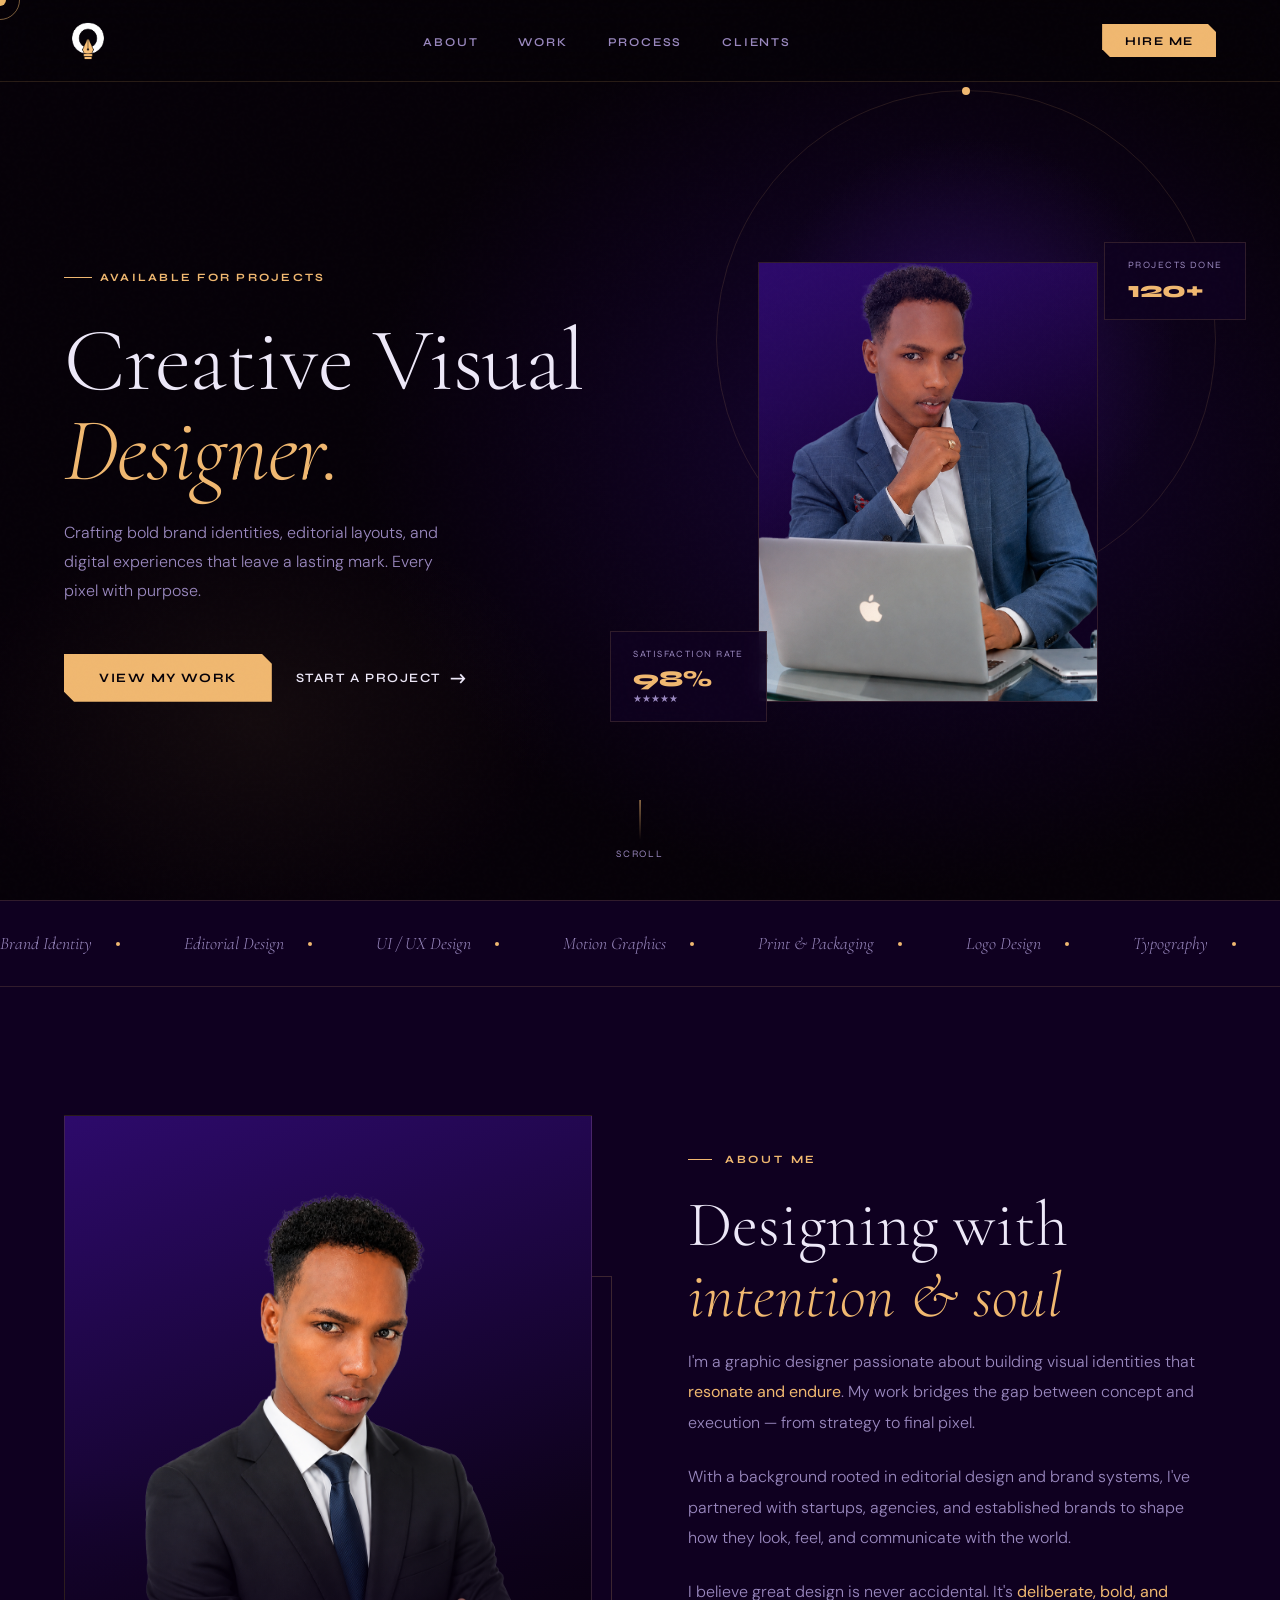
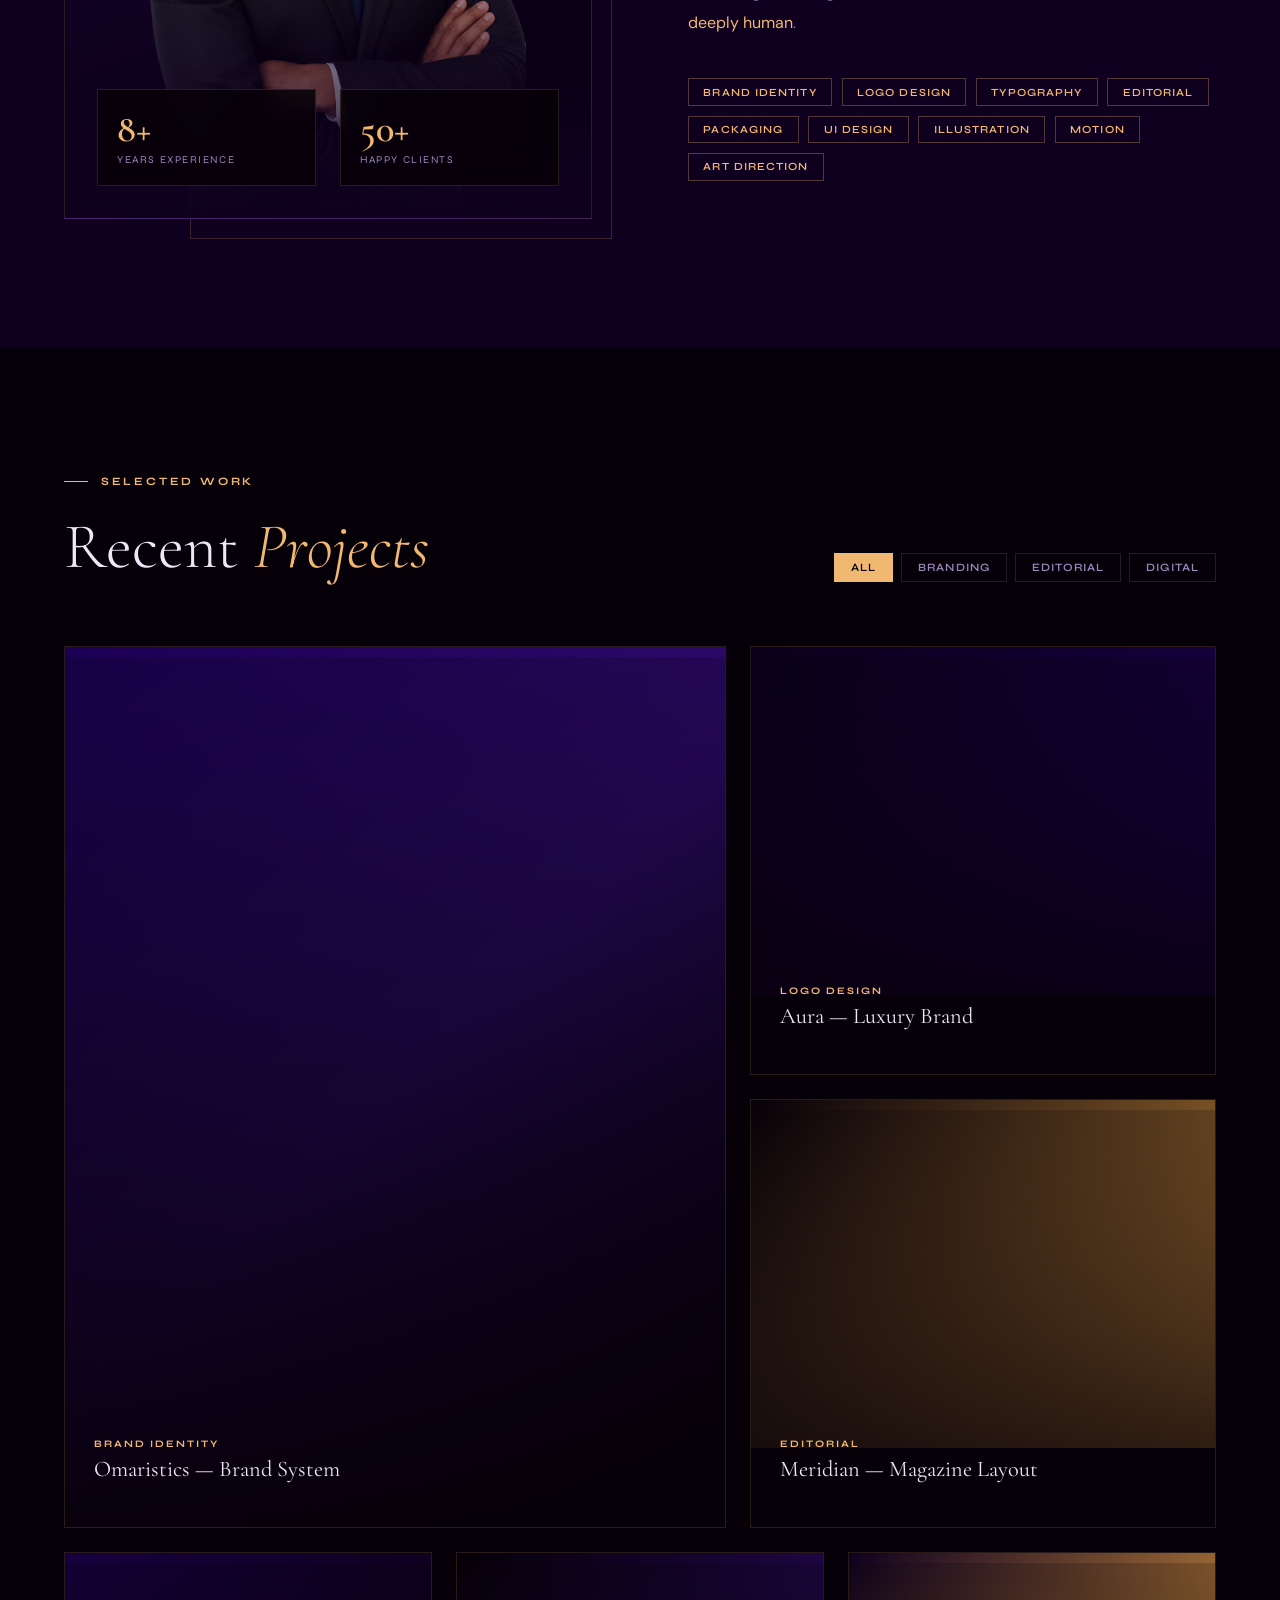
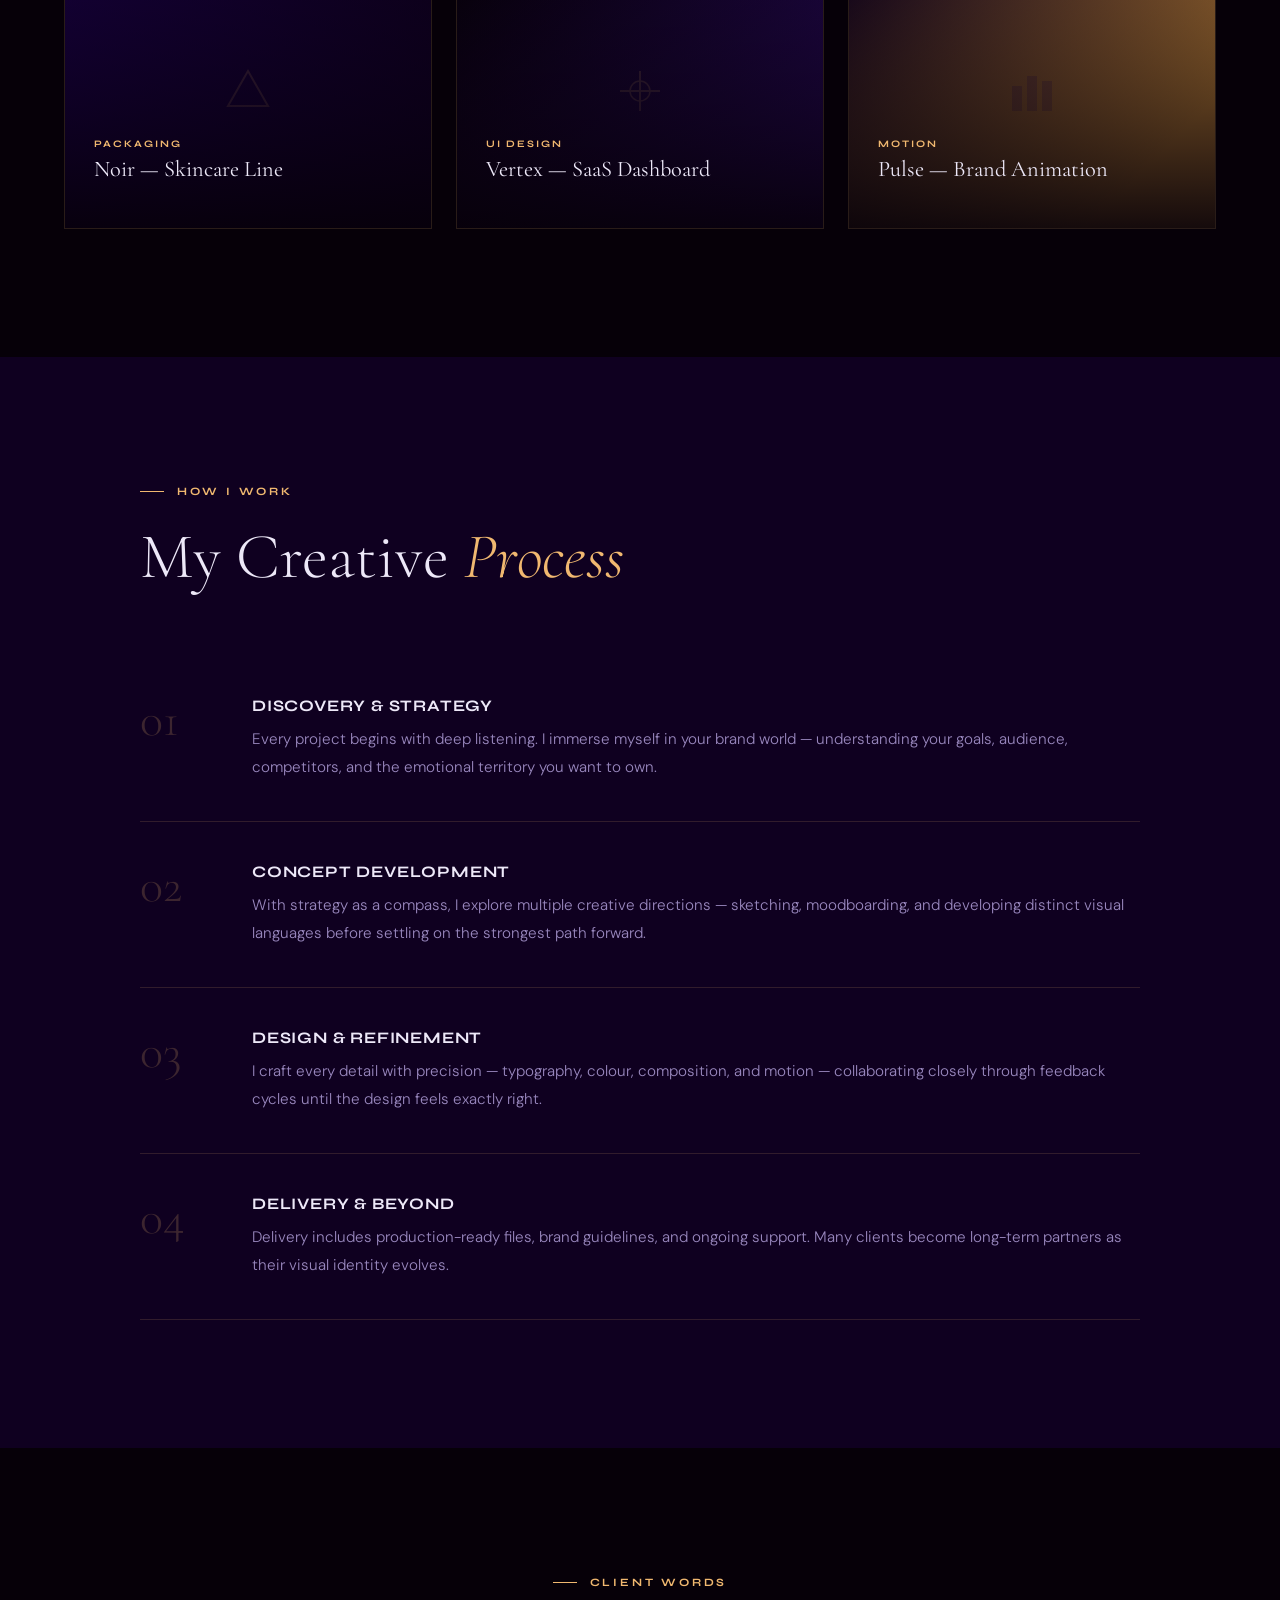
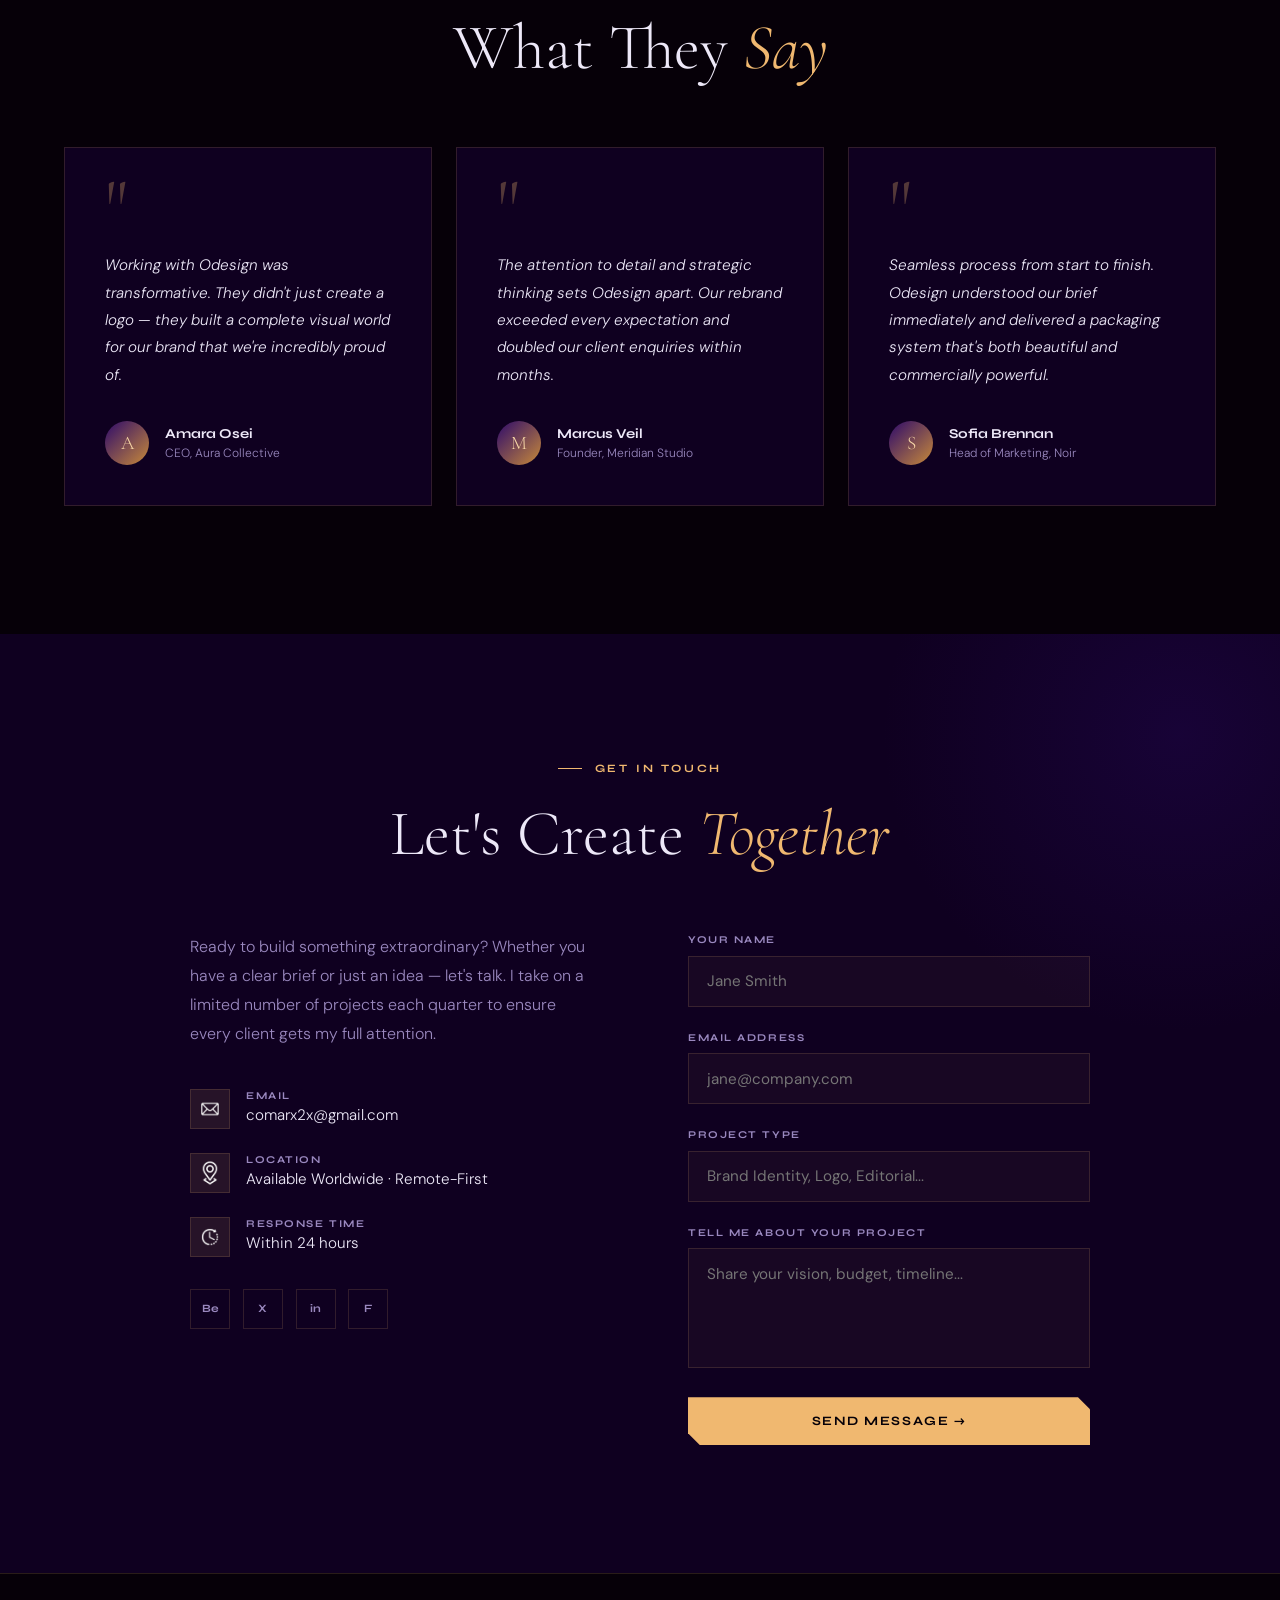
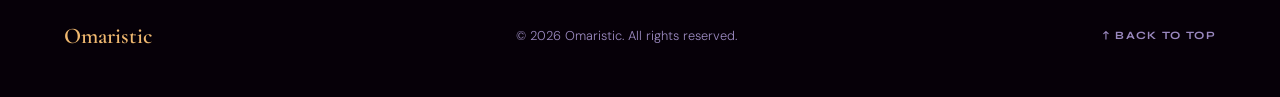
==== commit 308a3563: "second" ====
--- a/OmaristicWeb.html
+++ b/OmaristicWeb.html
@@ -376,21 +376,21 @@
         <p>Ready to build something extraordinary? Whether you have a clear brief or just an idea — let's talk. I take on a limited number of projects each quarter to ensure every client gets my full attention.</p>
 
         <div class="contact-item">
-          <div class="contact-icon">✉</div>
+          <div class="contact-icon"><img src="Assets/icons/massage.png" alt="icon" width="30"></div>
           <div>
             <div class="contact-detail-label">Email</div>
             <div class="contact-detail-value">comarx2x@gmail.com</div>
           </div>
         </div>
         <div class="contact-item">
-          <div class="contact-icon">📍</div>
+          <div class="contact-icon"><img src="Assets/icons/Location.png" alt="icon" width="30"></div>
           <div>
             <div class="contact-detail-label">Location</div>
             <div class="contact-detail-value">Available Worldwide · Remote-First</div>
           </div>
         </div>
         <div class="contact-item">
-          <div class="contact-icon">⏱</div>
+          <div class="contact-icon"><img src="Assets/icons/time.png" alt="icon" width="30"></div>
           <div>
             <div class="contact-detail-label">Response Time</div>
             <div class="contact-detail-value">Within 24 hours</div>
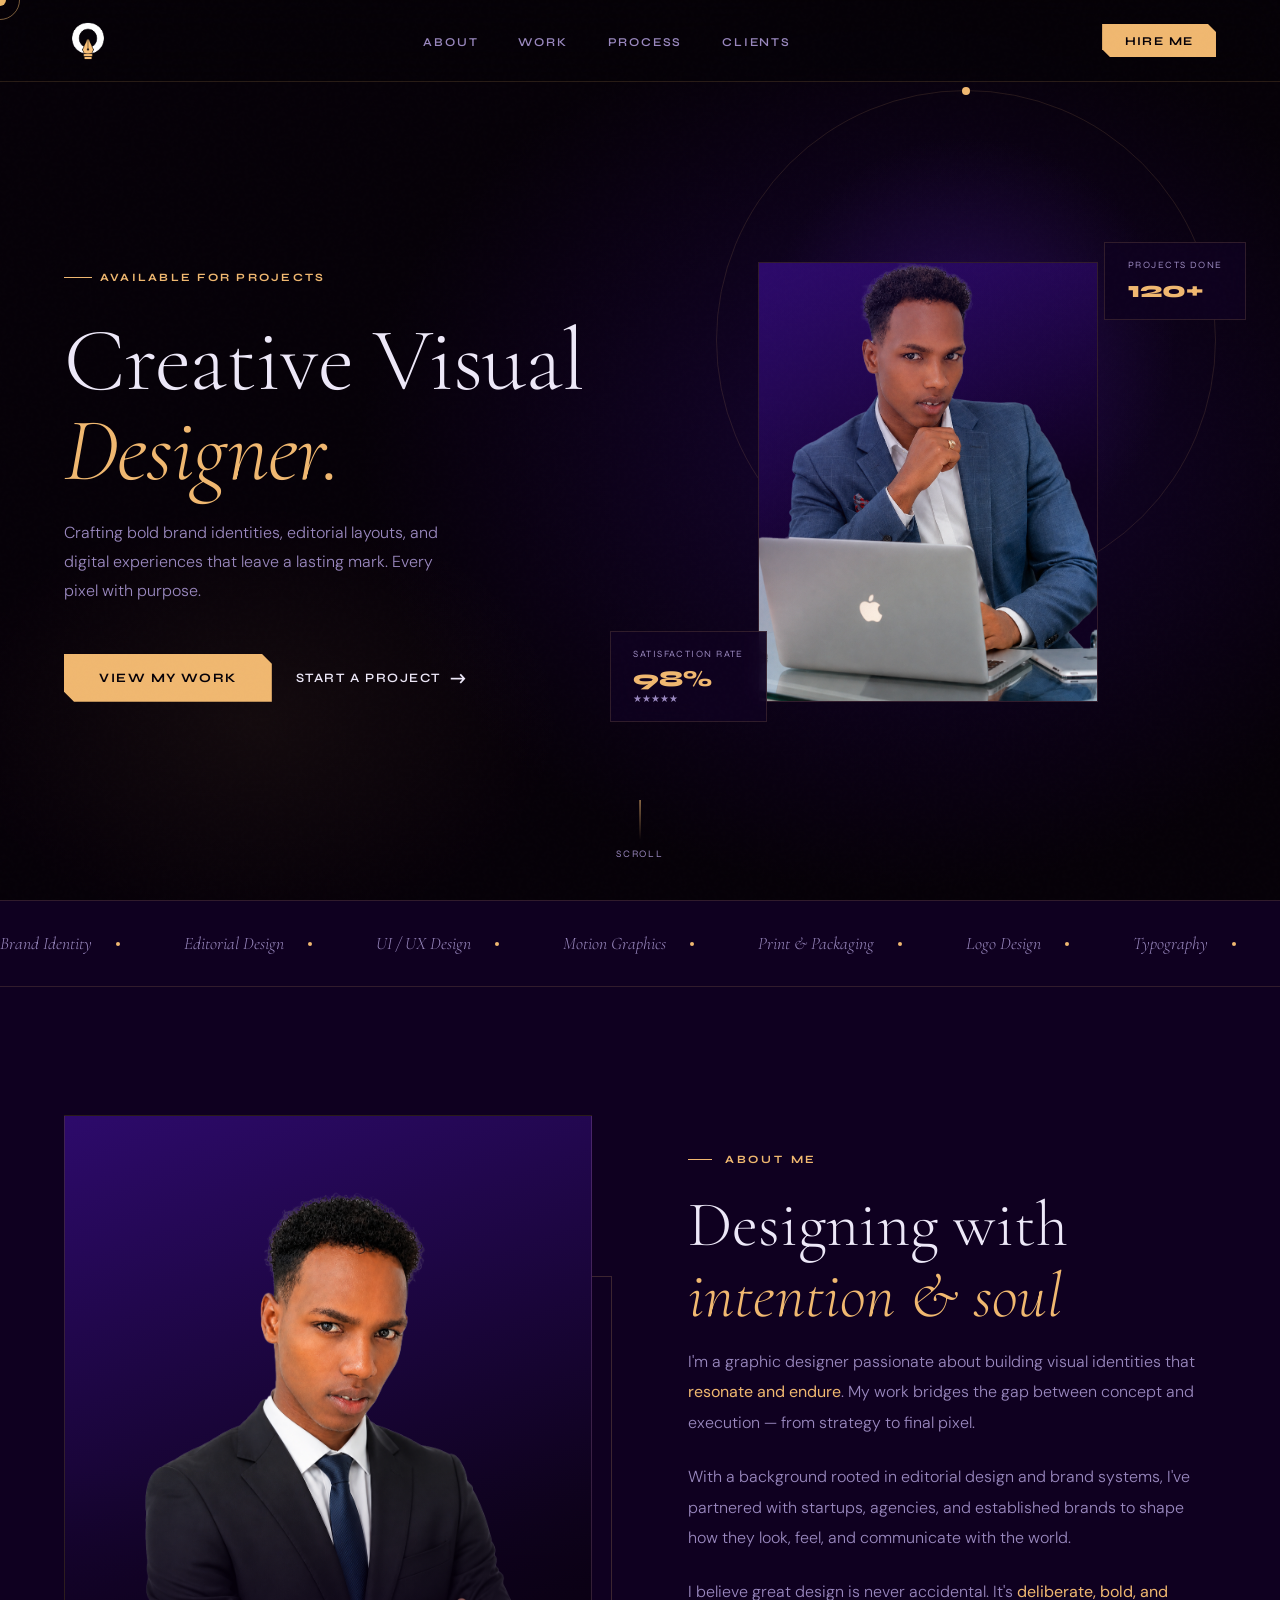
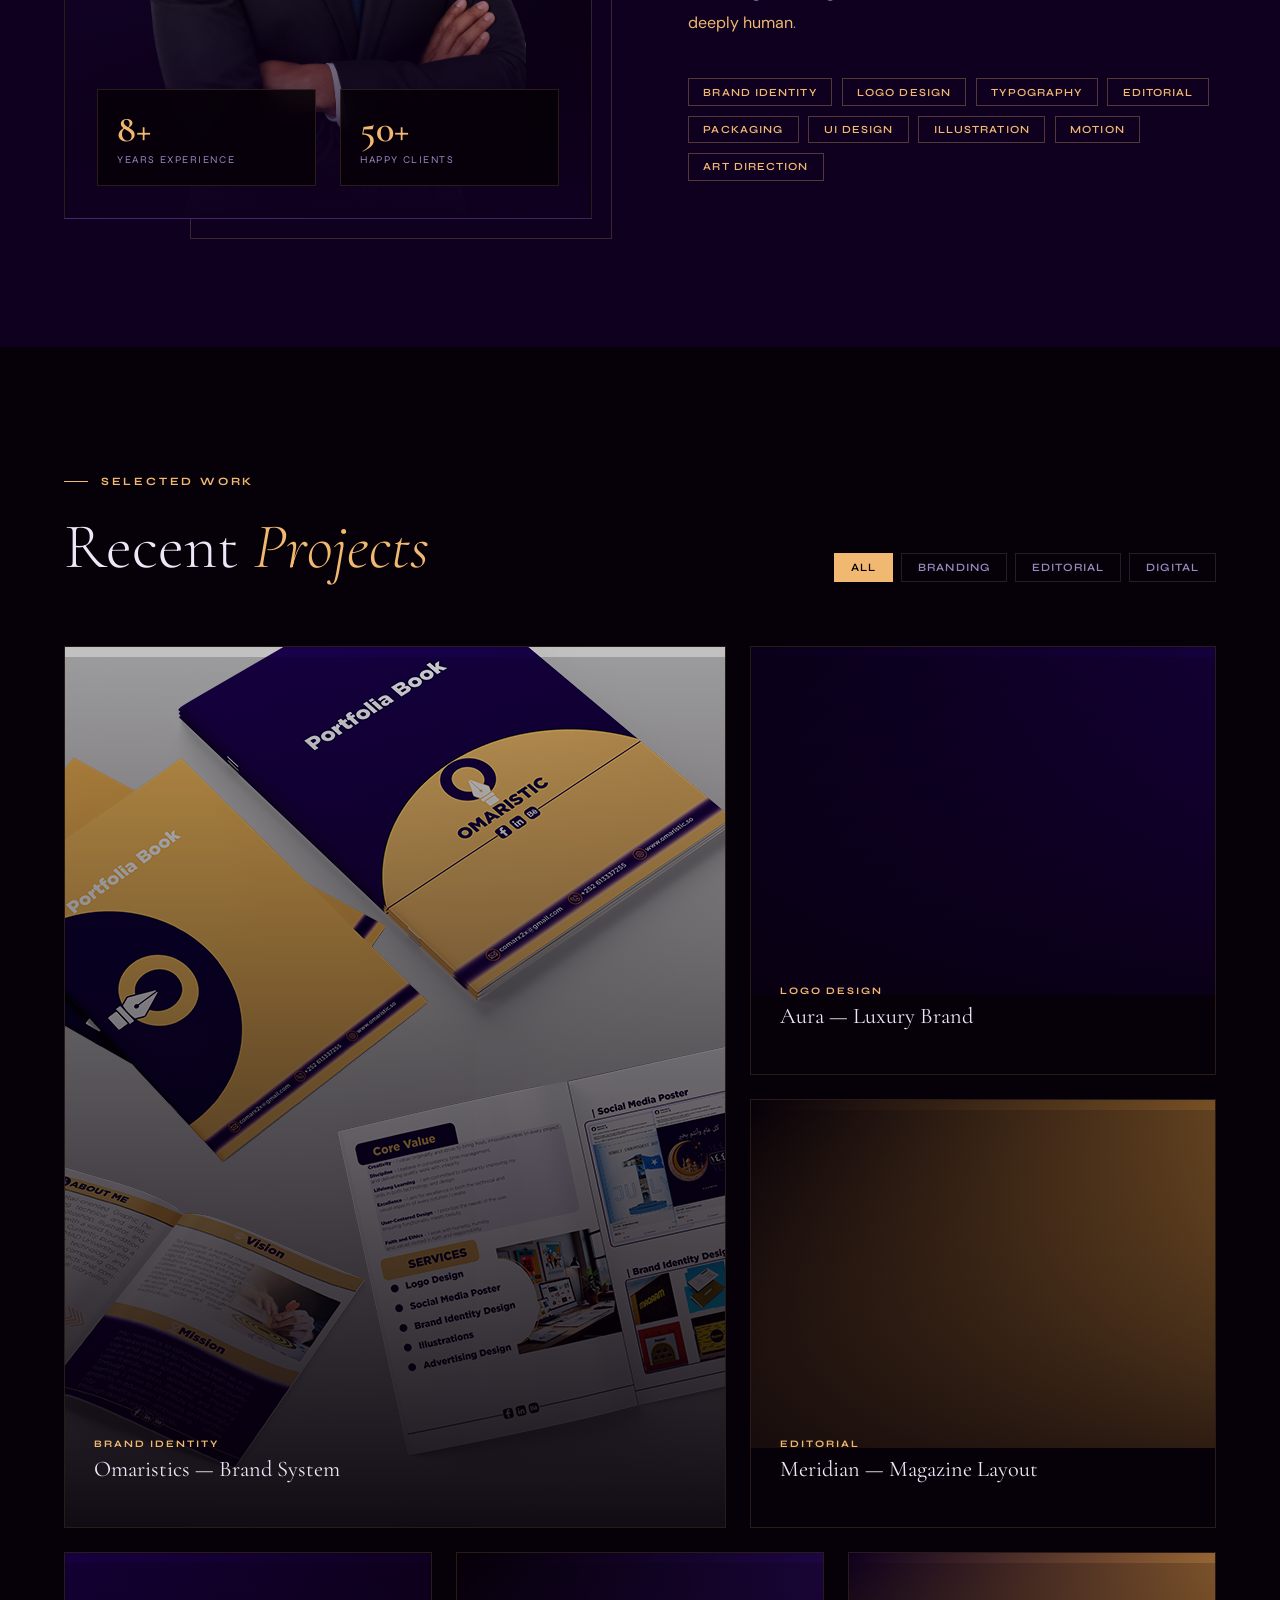
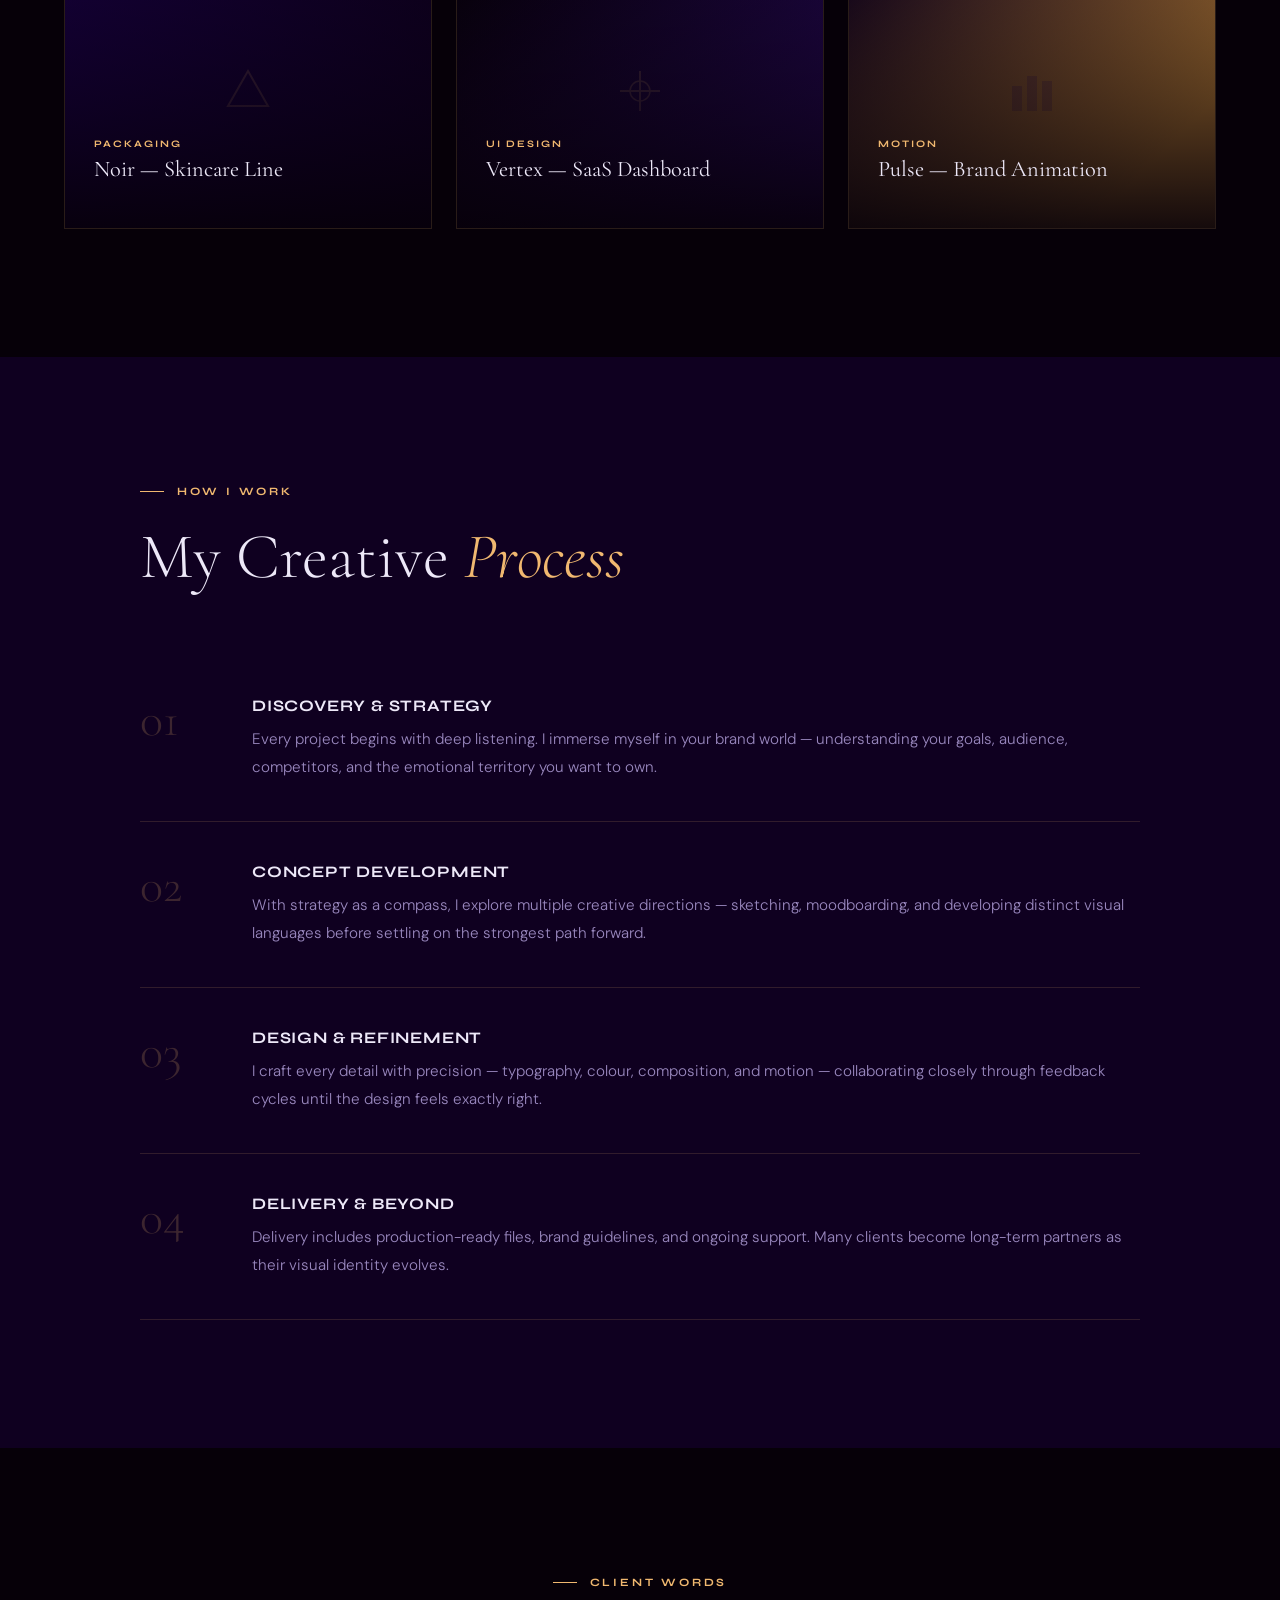
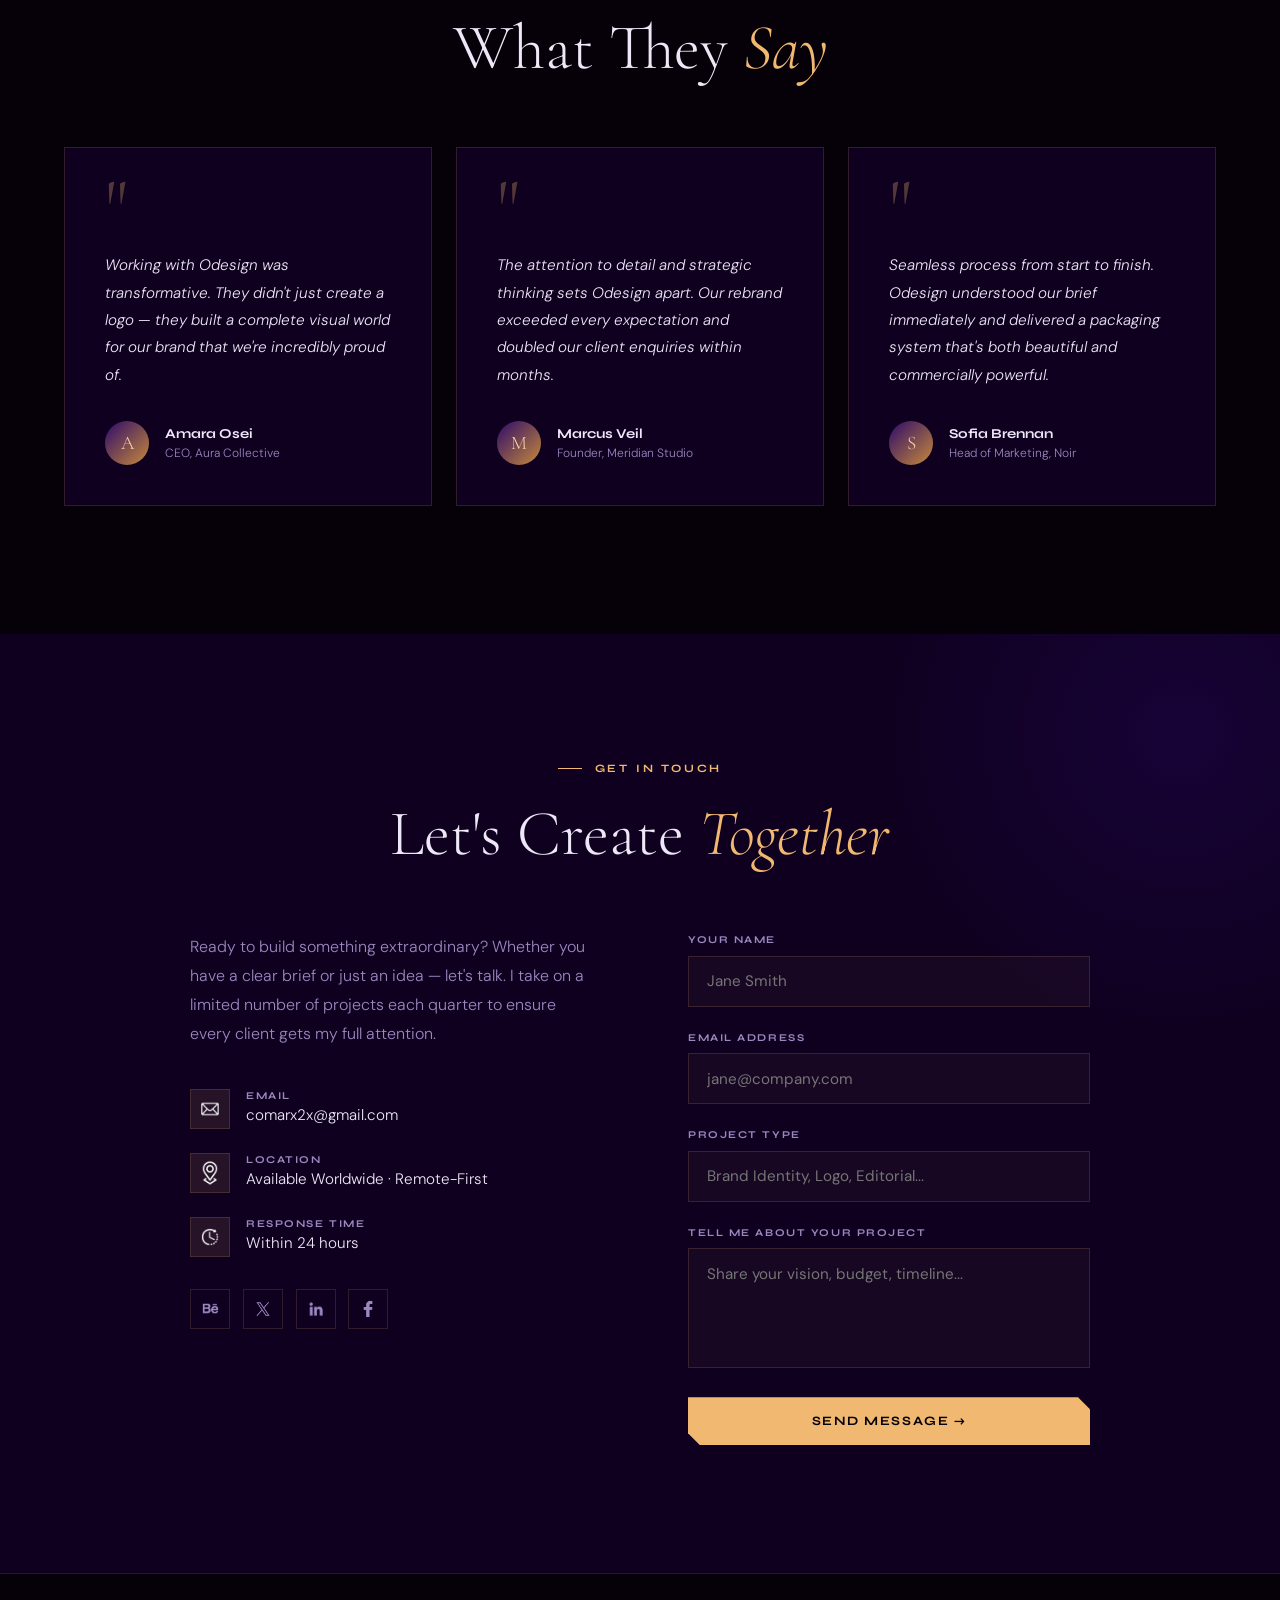
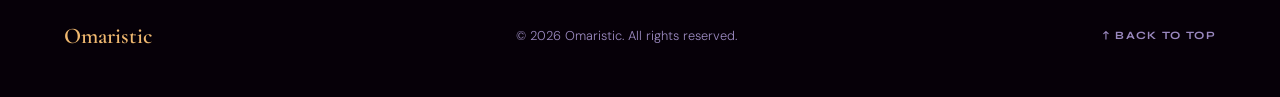
==== commit 746e984c: "third" ====
--- a/OmaristicWeb.html
+++ b/OmaristicWeb.html
@@ -398,10 +398,10 @@
         </div>
 
         <div class="social-links">
-          <a href="https://www.behance.net/sayidcosalahys" class="social-link">Be</a>
-          <a href="https://x.com/omaristic1" class="social-link">X</a>
-          <a href="https://www.linkedin.com/in/omaristic-graphic-designer-b19293367?utm_source=share&utm_campaign=share_via&utm_content=profile&utm_medium=ios_apps" class="social-link">in</a>
-          <a href="https://www.facebook.com/share/1HingykkUJ/?mibextid=wwXIfr" class="social-link">F</a>
+          <a href="https://www.behance.net/sayidcosalahys" class="social-link"><img src="Assets/icons/be.png" alt="icon" width="25"></a>
+          <a href="https://x.com/omaristic1" class="social-link"><img src="Assets/icons/x.png" alt="icon" width="20"></a>
+          <a href="https://www.linkedin.com/in/omaristic-graphic-designer-b19293367?utm_source=share&utm_campaign=share_via&utm_content=profile&utm_medium=ios_apps" class="social-link"><img src="Assets/icons/linkin.png" alt="icon" width="30"></a>
+          <a href="https://www.facebook.com/share/1HingykkUJ/?mibextid=wwXIfr" class="social-link"><img src="Assets/icons/facebook.png" alt="icon" width="20"></a>
         </div>
       </div>
 
